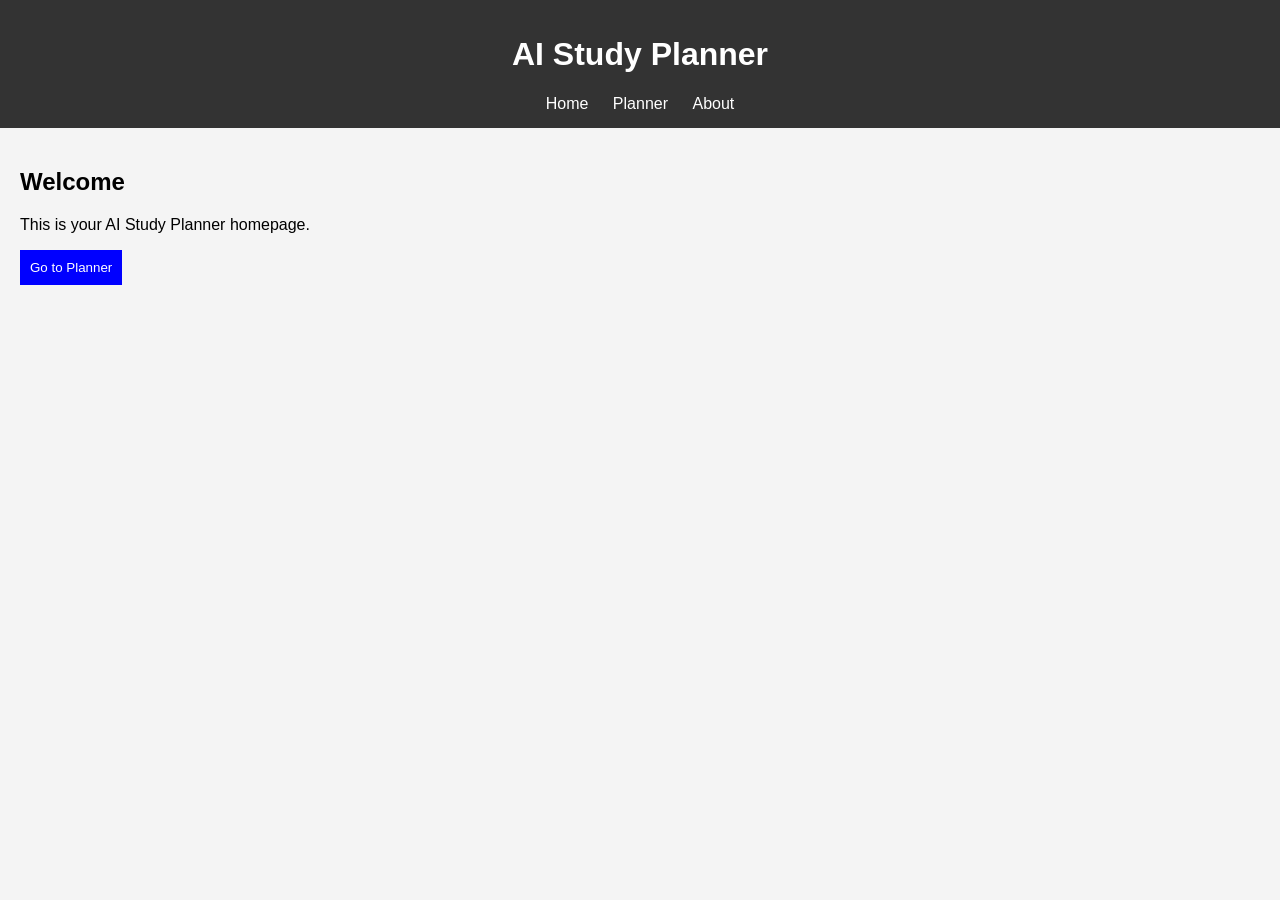
==== index.html @ 6ce8e454 "Removed 'web' file so homepage and web opens directly" ====
<!DOCTYPE html>
<html>
<head>
    <title>AI Study Planner</title>
    <link rel="stylesheet" href="style.css">
</head>
<body>

<header>
    <h1>AI Study Planner</h1>
    <nav>
        <a href="index.html">Home</a>
        <a href="planner.html">Planner</a>
        <a href="about.html">About</a>
    </nav>
</header>

<main>
    <h2>Welcome</h2>
    <p>This is your AI Study Planner homepage.</p>

    <button onclick="location.href='planner.html'">
        Go to Planner
    </button>
</main>

</body>
</html>
---- style.css ----
body {
    font-family: Arial;
    margin: 0;
    background-color: #f4f4f4;
}

header {
    background-color: #333;
    color: white;
    padding: 15px;
    text-align: center;
}

nav a {
    color: white;
    margin: 10px;
    text-decoration: none;
}

main {
    padding: 20px;
}

button {
    padding: 10px;
    background-color: blue;
    color: white;
    border: none;
}
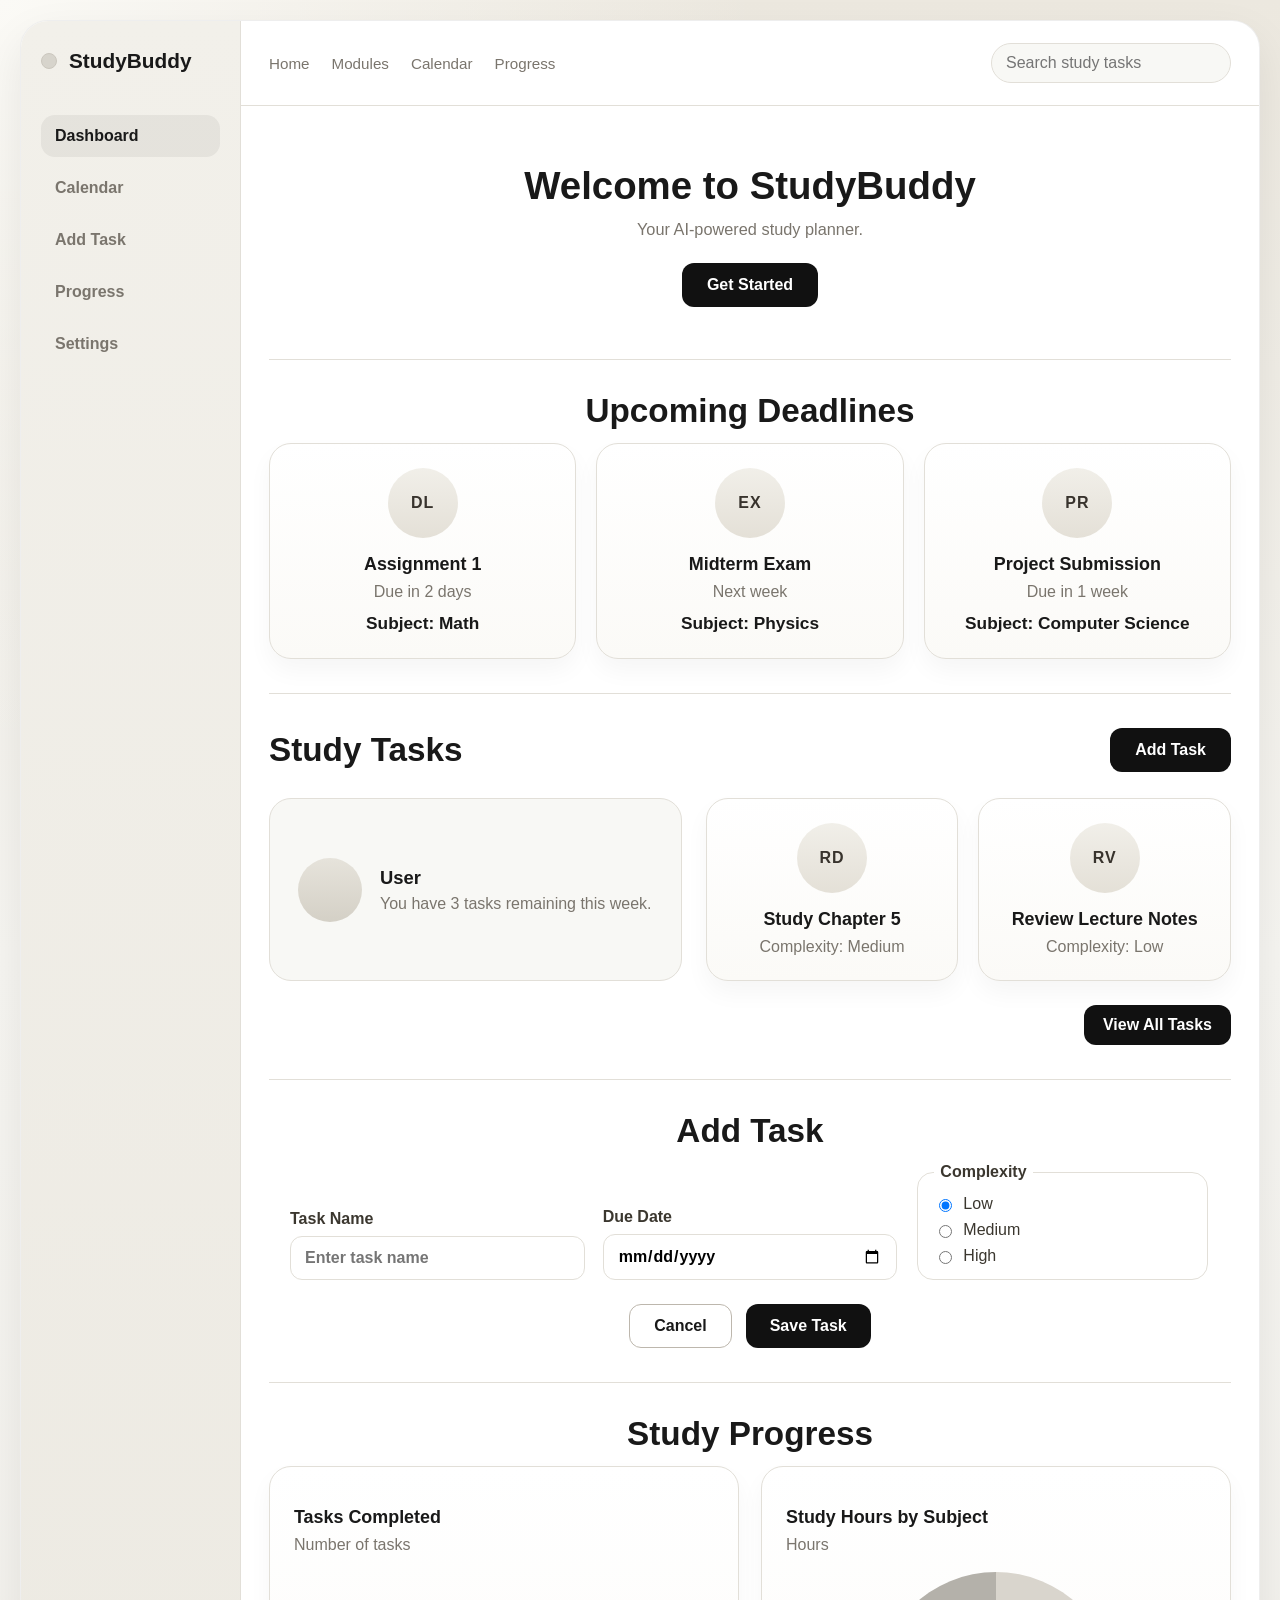
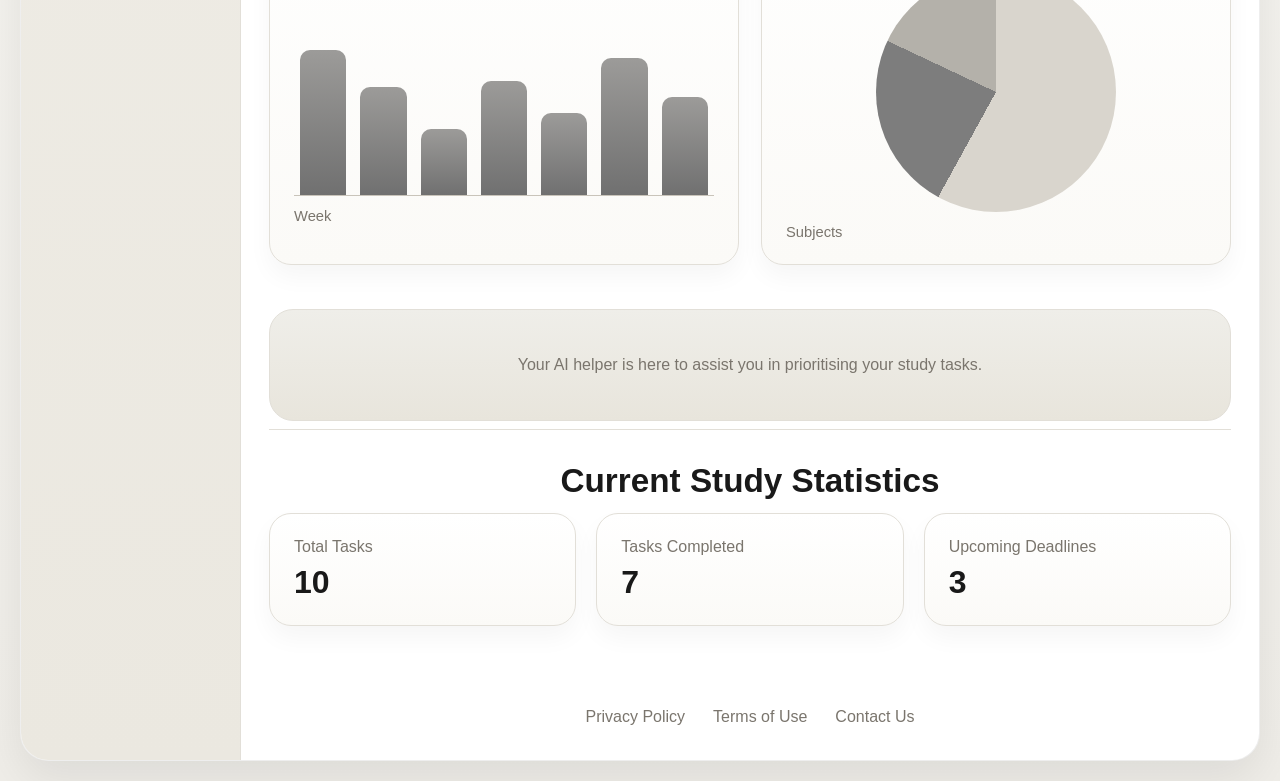
==== commit b02ba7b6: "Add files via upload" ====
--- a/index.html
+++ b/index.html
@@ -1,28 +1,201 @@
 <!DOCTYPE html>
-<html>
+<html lang="en">
 <head>
-    <title>AI Study Planner</title>
+    <meta charset="UTF-8">
+    <meta name="viewport" content="width=device-width, initial-scale=1.0">
+    <title>StudyBuddy Dashboard</title>
     <link rel="stylesheet" href="style.css">
 </head>
 <body>
-
-<header>
-    <h1>AI Study Planner</h1>
-    <nav>
-        <a href="index.html">Home</a>
-        <a href="planner.html">Planner</a>
-        <a href="about.html">About</a>
-    </nav>
-</header>
-
-<main>
-    <h2>Welcome</h2>
-    <p>This is your AI Study Planner homepage.</p>
-
-    <button onclick="location.href='planner.html'">
-        Go to Planner
-    </button>
-</main>
-
+    <div class="app-shell">
+        <aside class="sidebar">
+            <div class="brand">
+                <div class="brand-dot"></div>
+                <span>StudyBuddy</span>
+            </div>
+
+            <nav class="sidebar-nav">
+                <a class="nav-item active" href="#dashboard">Dashboard</a>
+                <a class="nav-item" href="#calendar">Calendar</a>
+                <a class="nav-item" href="#add-task">Add Task</a>
+                <a class="nav-item" href="#progress">Progress</a>
+                <a class="nav-item" href="#settings">Settings</a>
+            </nav>
+        </aside>
+
+        <div class="main-panel">
+            <header class="topbar">
+                <nav class="top-nav">
+                    <a href="#home">Home</a>
+                    <a href="#modules">Modules</a>
+                    <a href="#calendar">Calendar</a>
+                    <a href="#progress">Progress</a>
+                </nav>
+
+                <form class="search-box">
+                    <input type="search" placeholder="Search study tasks">
+                </form>
+            </header>
+
+            <main class="dashboard">
+                <section class="hero" id="dashboard">
+                    <h1>Welcome to StudyBuddy</h1>
+                    <p>Your AI-powered study planner.</p>
+                    <a class="primary-button" href="#add-task">Get Started</a>
+                </section>
+
+                <section class="content-section" id="calendar">
+                    <h2>Upcoming Deadlines</h2>
+                    <div class="deadline-grid">
+                        <article class="deadline-card">
+                            <div class="icon-badge">DL</div>
+                            <h3>Assignment 1</h3>
+                            <p>Due in 2 days</p>
+                            <strong>Subject: Math</strong>
+                        </article>
+
+                        <article class="deadline-card">
+                            <div class="icon-badge">EX</div>
+                            <h3>Midterm Exam</h3>
+                            <p>Next week</p>
+                            <strong>Subject: Physics</strong>
+                        </article>
+
+                        <article class="deadline-card">
+                            <div class="icon-badge">PR</div>
+                            <h3>Project Submission</h3>
+                            <p>Due in 1 week</p>
+                            <strong>Subject: Computer Science</strong>
+                        </article>
+                    </div>
+                </section>
+
+                <section class="content-section task-section">
+                    <div class="section-heading">
+                        <h2>Study Tasks</h2>
+                        <a class="secondary-button" href="#add-task">Add Task</a>
+                    </div>
+
+                    <div class="task-layout">
+                        <div class="user-summary">
+                            <div class="avatar-placeholder"></div>
+                            <div>
+                                <h3>User</h3>
+                                <p>You have 3 tasks remaining this week.</p>
+                            </div>
+                        </div>
+
+                        <div class="task-card-row">
+                            <article class="task-card">
+                                <div class="icon-badge">RD</div>
+                                <h3>Study Chapter 5</h3>
+                                <p>Complexity: Medium</p>
+                            </article>
+
+                            <article class="task-card">
+                                <div class="icon-badge">RV</div>
+                                <h3>Review Lecture Notes</h3>
+                                <p>Complexity: Low</p>
+                            </article>
+                        </div>
+
+                        <div class="task-actions">
+                            <a class="primary-button small-button" href="#tasks">View All Tasks</a>
+                        </div>
+                    </div>
+                </section>
+
+                <section class="content-section" id="add-task">
+                    <h2>Add Task</h2>
+
+                    <form class="task-form">
+                        <label>
+                            Task Name
+                            <input type="text" placeholder="Enter task name">
+                        </label>
+
+                        <label>
+                            Due Date
+                            <input type="date">
+                        </label>
+
+                        <fieldset class="complexity-group">
+                            <legend>Complexity</legend>
+                            <label><input type="radio" name="complexity" checked> Low</label>
+                            <label><input type="radio" name="complexity"> Medium</label>
+                            <label><input type="radio" name="complexity"> High</label>
+                        </fieldset>
+
+                        <div class="form-actions">
+                            <button class="ghost-button" type="reset">Cancel</button>
+                            <button class="primary-button button-reset" type="submit">Save Task</button>
+                        </div>
+                    </form>
+                </section>
+
+                <section class="content-section" id="progress">
+                    <h2>Study Progress</h2>
+
+                    <div class="chart-grid">
+                        <article class="chart-card">
+                            <h3>Tasks Completed</h3>
+                            <p>Number of tasks</p>
+                            <div class="bar-chart" aria-label="Bar chart showing completed tasks by week">
+                                <span style="height: 72%;"></span>
+                                <span style="height: 54%;"></span>
+                                <span style="height: 33%;"></span>
+                                <span style="height: 57%;"></span>
+                                <span style="height: 41%;"></span>
+                                <span style="height: 68%;"></span>
+                                <span style="height: 49%;"></span>
+                            </div>
+                            <div class="chart-axis">
+                                <span>Week</span>
+                            </div>
+                        </article>
+
+                        <article class="chart-card">
+                            <h3>Study Hours by Subject</h3>
+                            <p>Hours</p>
+                            <div class="pie-chart" aria-label="Pie chart showing study hours by subject"></div>
+                            <div class="chart-axis">
+                                <span>Subjects</span>
+                            </div>
+                        </article>
+                    </div>
+                </section>
+
+                <section class="quote-panel">
+                    <p>Your AI helper is here to assist you in prioritising your study tasks.</p>
+                </section>
+
+                <section class="content-section stats-section" id="settings">
+                    <h2>Current Study Statistics</h2>
+                    <div class="stats-grid">
+                        <article class="stat-card">
+                            <p>Total Tasks</p>
+                            <strong>10</strong>
+                        </article>
+
+                        <article class="stat-card">
+                            <p>Tasks Completed</p>
+                            <strong>7</strong>
+                        </article>
+
+                        <article class="stat-card">
+                            <p>Upcoming Deadlines</p>
+                            <strong>3</strong>
+                        </article>
+                    </div>
+                </section>
+            </main>
+
+            <footer class="footer">
+                <a href="about.html">Privacy Policy</a>
+                <a href="about.html">Terms of Use</a>
+                <a href="about.html">Contact Us</a>
+            </footer>
+        </div>
+    </div>
 </body>
 </html>
--- a/style.css
+++ b/style.css
@@ -1,29 +1,509 @@
+:root {
+    --bg: #f4f3ef;
+    --panel: #ffffff;
+    --panel-soft: #f8f8f5;
+    --sidebar: #efeee9;
+    --line: #e2dfd8;
+    --text: #191919;
+    --muted: #7a756d;
+    --shadow: 0 18px 45px rgba(19, 19, 19, 0.08);
+}
+
+* {
+    box-sizing: border-box;
+}
+
+html {
+    scroll-behavior: smooth;
+}
+
 body {
-    font-family: Arial;
     margin: 0;
-    background-color: #f4f4f4;
-}
-
-header {
-    background-color: #333;
-    color: white;
-    padding: 15px;
+    font-family: "Trebuchet MS", "Segoe UI", sans-serif;
+    background:
+        radial-gradient(circle at top left, #fbfaf6 0%, rgba(251, 250, 246, 0) 28%),
+        linear-gradient(180deg, #ece8df 0%, #f6f5f1 40%, #efede8 100%);
+    color: var(--text);
+}
+
+a {
+    color: inherit;
+    text-decoration: none;
+}
+
+button,
+input {
+    font: inherit;
+}
+
+.app-shell {
+    width: min(1240px, calc(100% - 32px));
+    margin: 20px auto;
+    display: grid;
+    grid-template-columns: 220px 1fr;
+    background: var(--panel);
+    border: 1px solid rgba(25, 25, 25, 0.07);
+    border-radius: 28px;
+    overflow: hidden;
+    box-shadow: var(--shadow);
+}
+
+.sidebar {
+    background: linear-gradient(180deg, #f2f0ea 0%, #ebe8e0 100%);
+    padding: 28px 20px;
+    border-right: 1px solid var(--line);
+}
+
+.brand {
+    display: flex;
+    align-items: center;
+    gap: 12px;
+    font-size: 1.3rem;
+    font-weight: 700;
+    margin-bottom: 42px;
+}
+
+.brand-dot {
+    width: 16px;
+    height: 16px;
+    border-radius: 50%;
+    background: #d7d4cc;
+    border: 1px solid #cbc7be;
+}
+
+.sidebar-nav {
+    display: grid;
+    gap: 10px;
+}
+
+.nav-item {
+    padding: 12px 14px;
+    border-radius: 14px;
+    color: var(--muted);
+    font-weight: 600;
+    transition: background-color 0.2s ease, color 0.2s ease;
+}
+
+.nav-item:hover,
+.nav-item.active {
+    background: rgba(25, 25, 25, 0.06);
+    color: var(--text);
+}
+
+.main-panel {
+    display: flex;
+    flex-direction: column;
+    min-width: 0;
+}
+
+.topbar {
+    display: flex;
+    justify-content: space-between;
+    align-items: center;
+    gap: 18px;
+    padding: 22px 28px;
+    border-bottom: 1px solid var(--line);
+}
+
+.top-nav {
+    display: flex;
+    flex-wrap: wrap;
+    gap: 22px;
+    font-size: 0.95rem;
+    color: var(--muted);
+}
+
+.top-nav a:hover {
+    color: var(--text);
+}
+
+.search-box input {
+    width: 240px;
+    max-width: 100%;
+    padding: 10px 14px;
+    border: 1px solid var(--line);
+    border-radius: 999px;
+    background: var(--panel-soft);
+    outline: none;
+}
+
+.dashboard {
+    padding: 30px 28px 40px;
+}
+
+.hero {
     text-align: center;
-}
-
-nav a {
-    color: white;
-    margin: 10px;
-    text-decoration: none;
-}
-
-main {
-    padding: 20px;
-}
-
-button {
-    padding: 10px;
-    background-color: blue;
-    color: white;
+    padding: 30px 20px 52px;
+}
+
+.hero h1,
+.content-section h2,
+.stats-section h2 {
+    margin: 0 0 14px;
+    font-size: clamp(2rem, 3vw, 2.8rem);
+    line-height: 1.05;
+}
+
+.hero p {
+    margin: 0 0 24px;
+    color: var(--muted);
+    font-size: 1.02rem;
+}
+
+.primary-button,
+.secondary-button,
+.ghost-button {
+    display: inline-flex;
+    align-items: center;
+    justify-content: center;
+    padding: 12px 24px;
+    border-radius: 12px;
+    border: 1px solid transparent;
+    font-weight: 700;
+    cursor: pointer;
+}
+
+.primary-button {
+    background: #111111;
+    color: #ffffff;
+}
+
+.secondary-button {
+    background: #111111;
+    color: #ffffff;
+}
+
+.ghost-button {
+    background: transparent;
+    border-color: #bdb7ad;
+    color: var(--text);
+}
+
+.button-reset {
     border: none;
 }
+
+.small-button {
+    padding: 10px 18px;
+}
+
+.content-section {
+    padding: 34px 0;
+    border-top: 1px solid var(--line);
+}
+
+.content-section h2,
+.stats-section h2 {
+    text-align: center;
+    font-size: clamp(1.8rem, 2.6vw, 2.3rem);
+}
+
+.deadline-grid,
+.stats-grid {
+    display: grid;
+    gap: 20px;
+    grid-template-columns: repeat(3, minmax(0, 1fr));
+}
+
+.deadline-card,
+.task-card,
+.chart-card,
+.stat-card {
+    background: linear-gradient(180deg, #ffffff 0%, #fbfaf7 100%);
+    border: 1px solid var(--line);
+    border-radius: 22px;
+    padding: 24px;
+    box-shadow: 0 12px 25px rgba(17, 17, 17, 0.04);
+}
+
+.deadline-card,
+.task-card {
+    text-align: center;
+}
+
+.deadline-card h3,
+.task-card h3,
+.chart-card h3 {
+    margin: 16px 0 8px;
+    font-size: 1.12rem;
+}
+
+.deadline-card p,
+.task-card p,
+.chart-card p,
+.user-summary p,
+.stat-card p,
+.quote-panel p {
+    margin: 0;
+    color: var(--muted);
+}
+
+.deadline-card strong {
+    display: block;
+    margin-top: 12px;
+    font-size: 1.08rem;
+}
+
+.icon-badge {
+    width: 70px;
+    height: 70px;
+    border-radius: 50%;
+    margin: 0 auto;
+    display: grid;
+    place-items: center;
+    background: linear-gradient(180deg, #f1efe9 0%, #e4e0d7 100%);
+    color: #38332d;
+    font-weight: 800;
+    letter-spacing: 0.06em;
+}
+
+.section-heading {
+    display: flex;
+    justify-content: space-between;
+    align-items: center;
+    gap: 18px;
+    margin-bottom: 26px;
+}
+
+.section-heading h2 {
+    margin: 0;
+    text-align: left;
+}
+
+.task-layout {
+    display: grid;
+    grid-template-columns: 1.1fr 1.4fr;
+    gap: 24px;
+    align-items: start;
+}
+
+.user-summary {
+    display: flex;
+    align-items: center;
+    gap: 18px;
+    min-height: 100%;
+    padding: 28px;
+    border: 1px solid var(--line);
+    border-radius: 22px;
+    background: var(--panel-soft);
+}
+
+.user-summary h3 {
+    margin: 0 0 6px;
+    font-size: 1.15rem;
+}
+
+.avatar-placeholder {
+    width: 64px;
+    height: 64px;
+    border-radius: 50%;
+    background: linear-gradient(180deg, #e6e3db 0%, #d4d0c6 100%);
+}
+
+.task-card-row {
+    display: grid;
+    grid-template-columns: repeat(2, minmax(0, 1fr));
+    gap: 20px;
+}
+
+.task-actions {
+    grid-column: 2;
+    display: flex;
+    justify-content: flex-end;
+}
+
+.task-form {
+    max-width: 920px;
+    margin: 0 auto;
+    display: grid;
+    grid-template-columns: repeat(3, minmax(0, 1fr));
+    gap: 18px;
+    align-items: end;
+}
+
+.task-form label,
+.complexity-group {
+    display: grid;
+    gap: 8px;
+    font-weight: 600;
+    color: #3b372f;
+}
+
+.task-form input[type="text"],
+.task-form input[type="date"] {
+    width: 100%;
+    padding: 12px 14px;
+    border: 1px solid var(--line);
+    border-radius: 12px;
+    background: #ffffff;
+}
+
+.complexity-group {
+    border: 1px solid var(--line);
+    border-radius: 16px;
+    padding: 14px 16px;
+    min-height: 100%;
+}
+
+.complexity-group legend {
+    padding: 0 6px;
+    font-weight: 700;
+}
+
+.complexity-group label {
+    display: inline-flex;
+    align-items: center;
+    gap: 8px;
+    margin-right: 14px;
+    font-weight: 500;
+}
+
+.form-actions {
+    grid-column: 1 / -1;
+    display: flex;
+    justify-content: center;
+    gap: 14px;
+    margin-top: 6px;
+}
+
+.chart-grid {
+    display: grid;
+    grid-template-columns: repeat(2, minmax(0, 1fr));
+    gap: 22px;
+}
+
+.bar-chart {
+    height: 220px;
+    margin-top: 22px;
+    display: flex;
+    align-items: end;
+    gap: 14px;
+    padding: 18px 6px 0;
+    border-bottom: 1px solid #c9c4ba;
+}
+
+.bar-chart span {
+    flex: 1;
+    border-radius: 10px 10px 0 0;
+    background: linear-gradient(180deg, #9c9b99 0%, #707070 100%);
+}
+
+.pie-chart {
+    width: min(240px, 100%);
+    aspect-ratio: 1;
+    margin: 18px auto 6px;
+    border-radius: 50%;
+    background: conic-gradient(
+        #d9d5cd 0 58%,
+        #7d7d7d 58% 82%,
+        #b4b1aa 82% 100%
+    );
+}
+
+.chart-axis {
+    display: flex;
+    justify-content: space-between;
+    margin-top: 12px;
+    color: var(--muted);
+    font-size: 0.92rem;
+}
+
+.quote-panel {
+    margin: 10px 0 8px;
+    padding: 46px 24px;
+    background: linear-gradient(180deg, #efeee9 0%, #e8e5dc 100%);
+    border: 1px solid var(--line);
+    border-radius: 24px;
+    text-align: center;
+}
+
+.stats-section {
+    padding-bottom: 18px;
+}
+
+.stat-card {
+    text-align: left;
+}
+
+.stat-card strong {
+    display: block;
+    margin-top: 8px;
+    font-size: 2rem;
+}
+
+.footer {
+    display: flex;
+    justify-content: center;
+    flex-wrap: wrap;
+    gap: 28px;
+    padding: 24px 28px 34px;
+    color: var(--muted);
+}
+
+.footer a:hover {
+    color: var(--text);
+}
+
+@media (max-width: 1040px) {
+    .app-shell {
+        grid-template-columns: 1fr;
+    }
+
+    .sidebar {
+        border-right: none;
+        border-bottom: 1px solid var(--line);
+    }
+
+    .task-layout,
+    .deadline-grid,
+    .chart-grid,
+    .stats-grid,
+    .task-form {
+        grid-template-columns: 1fr;
+    }
+
+    .task-actions {
+        grid-column: auto;
+        justify-content: flex-start;
+    }
+}
+
+@media (max-width: 760px) {
+    .app-shell {
+        width: calc(100% - 20px);
+        margin: 10px auto;
+        border-radius: 22px;
+    }
+
+    .topbar,
+    .dashboard,
+    .footer {
+        padding-left: 18px;
+        padding-right: 18px;
+    }
+
+    .topbar,
+    .section-heading {
+        flex-direction: column;
+        align-items: flex-start;
+    }
+
+    .search-box,
+    .search-box input {
+        width: 100%;
+    }
+
+    .task-card-row {
+        grid-template-columns: 1fr;
+    }
+
+    .form-actions {
+        flex-direction: column;
+    }
+
+    .primary-button,
+    .secondary-button,
+    .ghost-button {
+        width: 100%;
+    }
+}
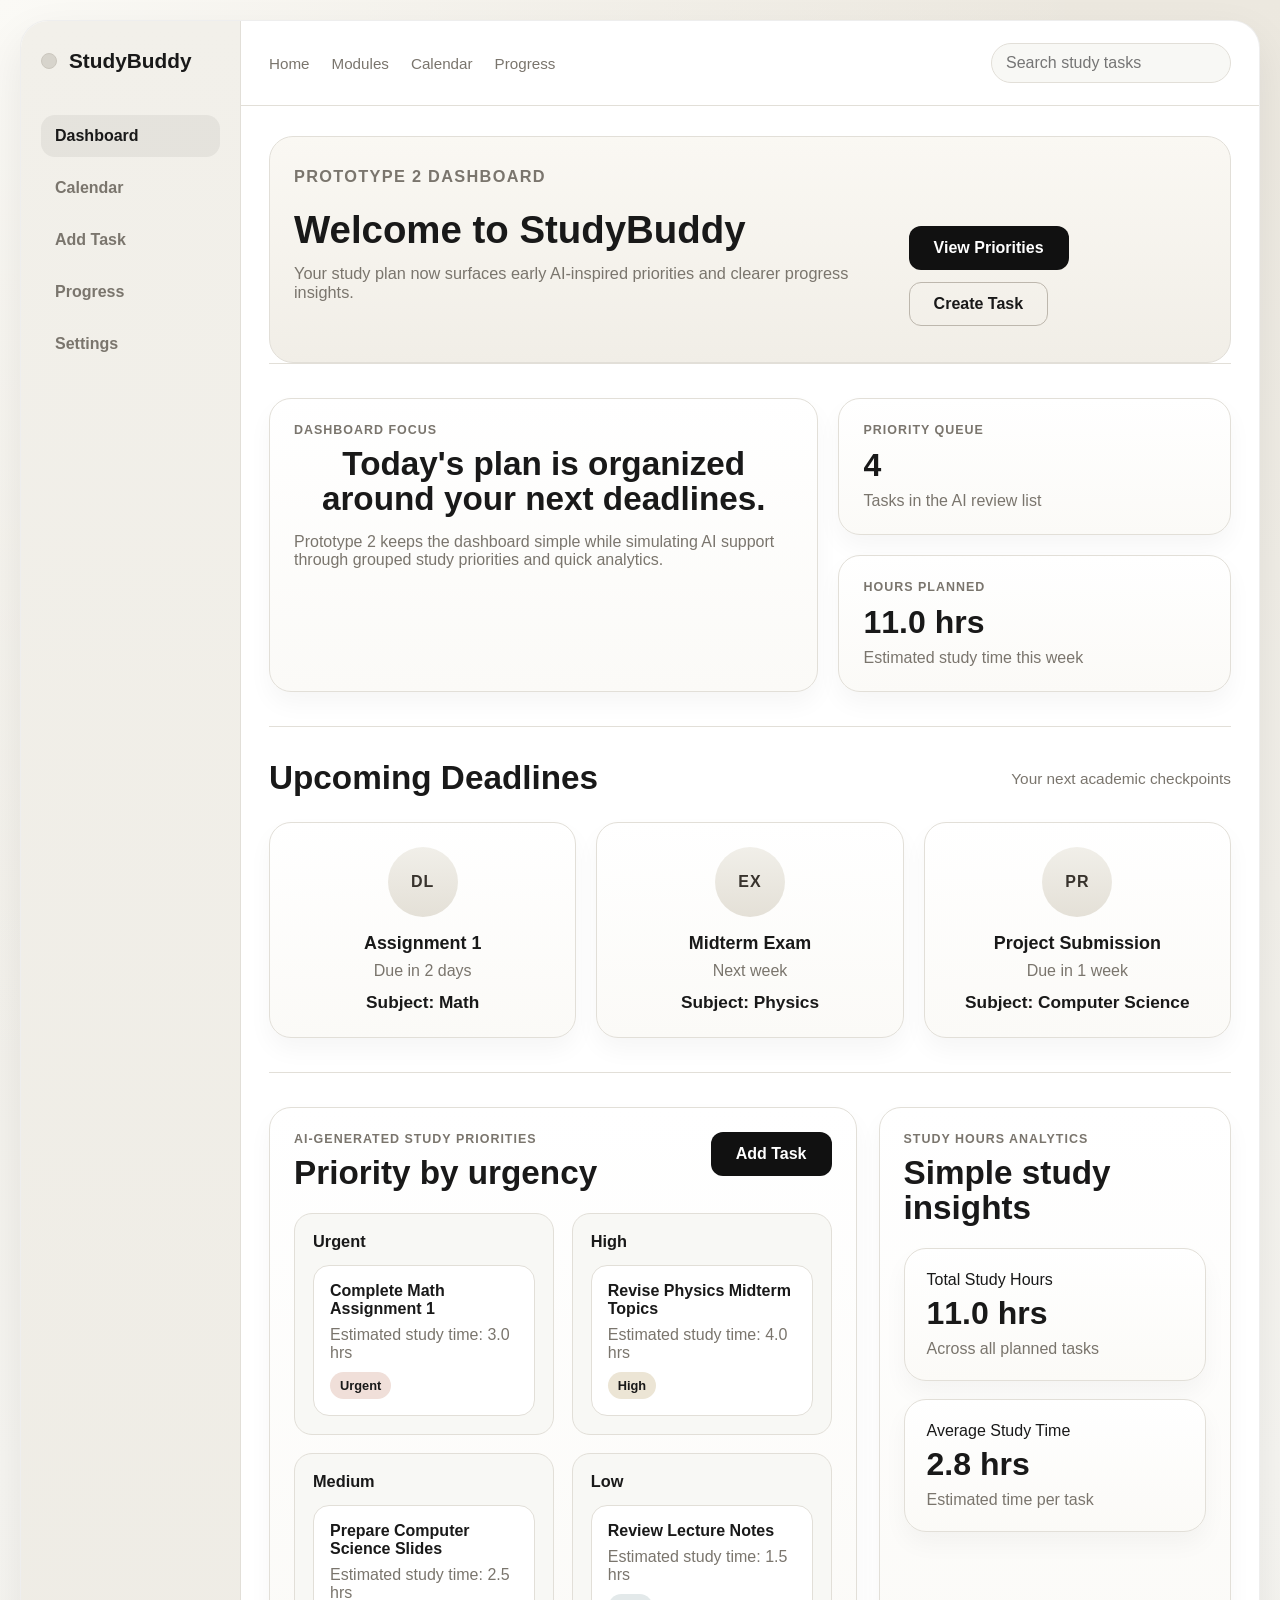
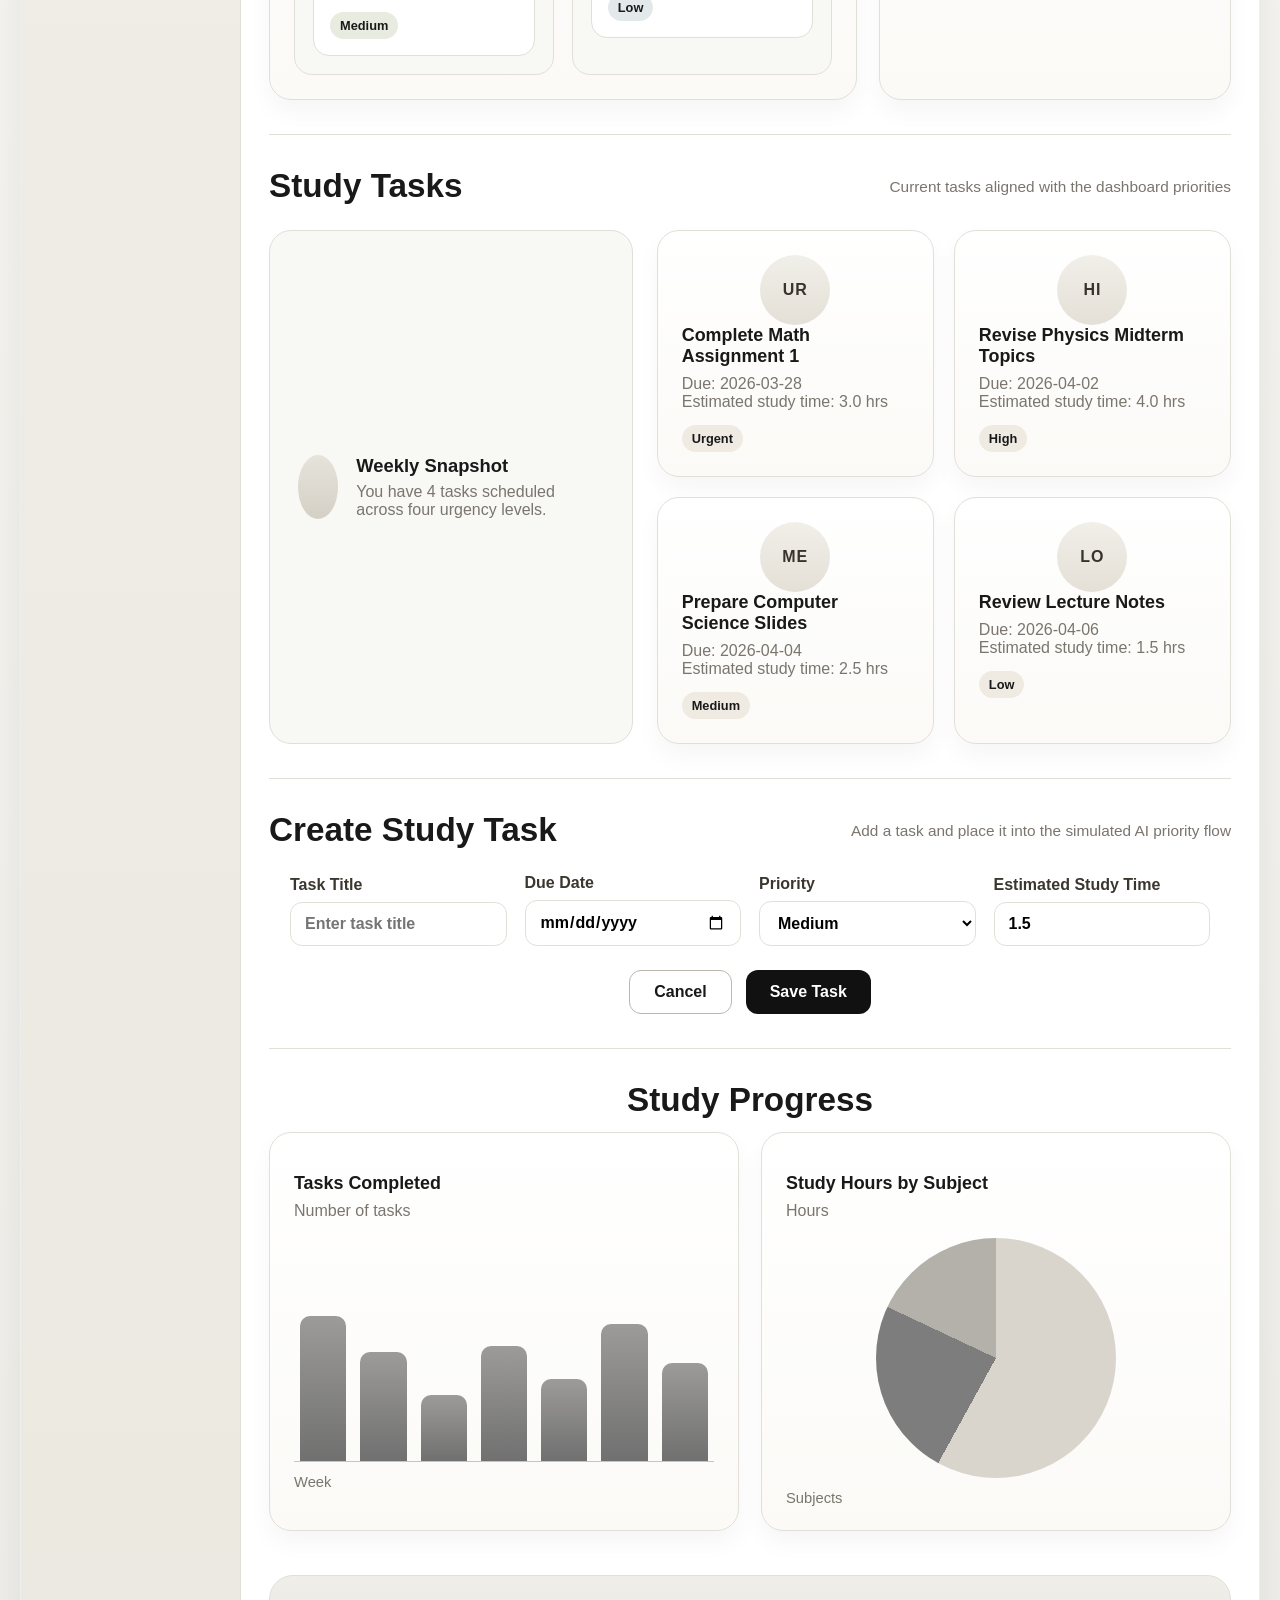
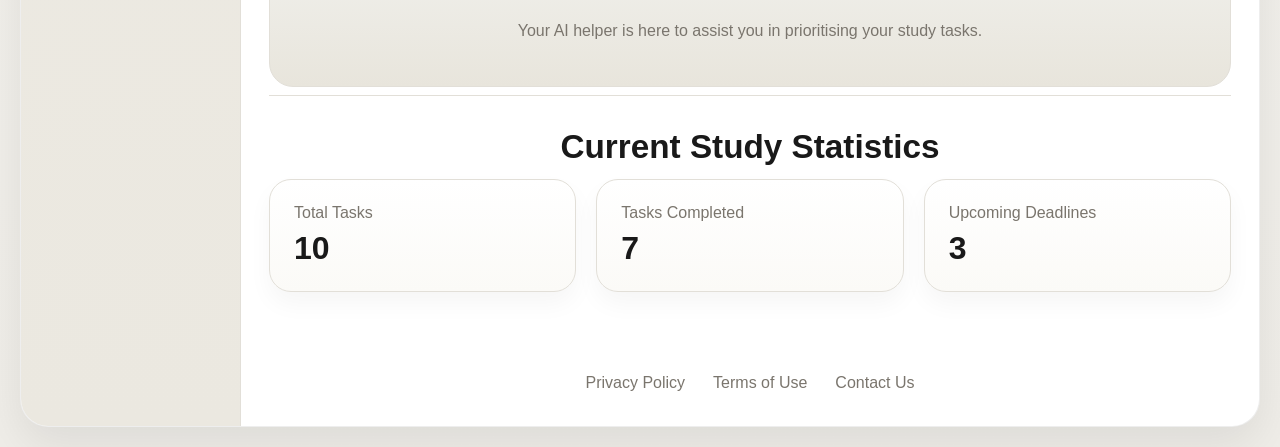
==== commit 54db6bc6: "Add files via upload" ====
--- a/index.html
+++ b/index.html
@@ -39,13 +39,44 @@
 
             <main class="dashboard">
                 <section class="hero" id="dashboard">
-                    <h1>Welcome to StudyBuddy</h1>
-                    <p>Your AI-powered study planner.</p>
-                    <a class="primary-button" href="#add-task">Get Started</a>
+                    <div class="hero-copy">
+                        <p class="eyebrow">Prototype 2 Dashboard</p>
+                        <h1>Welcome to StudyBuddy</h1>
+                        <p>Your study plan now surfaces early AI-inspired priorities and clearer progress insights.</p>
+                    </div>
+                    <div class="hero-actions">
+                        <a class="primary-button" href="#ai-priorities">View Priorities</a>
+                        <a class="ghost-button" href="#add-task">Create Task</a>
+                    </div>
+                </section>
+
+                <section class="dashboard-overview content-section">
+                    <article class="overview-card spotlight-card">
+                        <p class="card-label">Dashboard Focus</p>
+                        <h2>Today&apos;s plan is organized around your next deadlines.</h2>
+                        <p>Prototype 2 keeps the dashboard simple while simulating AI support through grouped study priorities and quick analytics.</p>
+                    </article>
+
+                    <div class="overview-card-grid">
+                        <article class="overview-card mini-stat-card">
+                            <p class="card-label">Priority Queue</p>
+                            <strong id="priority-count">4</strong>
+                            <span>Tasks in the AI review list</span>
+                        </article>
+
+                        <article class="overview-card mini-stat-card">
+                            <p class="card-label">Hours Planned</p>
+                            <strong id="planned-hours">11.0 hrs</strong>
+                            <span>Estimated study time this week</span>
+                        </article>
+                    </div>
                 </section>
 
                 <section class="content-section" id="calendar">
-                    <h2>Upcoming Deadlines</h2>
+                    <div class="section-heading">
+                        <h2>Upcoming Deadlines</h2>
+                        <span class="section-caption">Your next academic checkpoints</span>
+                    </div>
                     <div class="deadline-grid">
                         <article class="deadline-card">
                             <div class="icon-badge">DL</div>
@@ -70,61 +101,90 @@
                     </div>
                 </section>
 
-                <section class="content-section task-section">
+                <section class="content-section insights-layout">
+                    <section class="panel-card ai-priorities-panel" id="ai-priorities">
+                        <div class="section-heading compact-heading">
+                            <div>
+                                <p class="card-label">AI-Generated Study Priorities</p>
+                                <h2>Priority by urgency</h2>
+                            </div>
+                            <a class="secondary-button" href="#add-task">Add Task</a>
+                        </div>
+                        <div class="priority-board" id="priority-board"></div>
+                    </section>
+
+                    <section class="panel-card analytics-panel" id="study-analytics">
+                        <div class="section-heading compact-heading">
+                            <div>
+                                <p class="card-label">Study Hours Analytics</p>
+                                <h2>Simple study insights</h2>
+                            </div>
+                        </div>
+                        <div class="analytics-grid">
+                            <article class="analytics-card">
+                                <p>Total Study Hours</p>
+                                <strong id="total-study-hours">11.0 hrs</strong>
+                                <span>Across all planned tasks</span>
+                            </article>
+                            <article class="analytics-card">
+                                <p>Average Study Time</p>
+                                <strong id="average-study-time">2.8 hrs</strong>
+                                <span>Estimated time per task</span>
+                            </article>
+                        </div>
+                    </section>
+                </section>
+
+                <section class="content-section task-section" id="tasks">
                     <div class="section-heading">
                         <h2>Study Tasks</h2>
-                        <a class="secondary-button" href="#add-task">Add Task</a>
+                        <span class="section-caption">Current tasks aligned with the dashboard priorities</span>
                     </div>
 
                     <div class="task-layout">
                         <div class="user-summary">
                             <div class="avatar-placeholder"></div>
                             <div>
-                                <h3>User</h3>
-                                <p>You have 3 tasks remaining this week.</p>
-                            </div>
-                        </div>
-
-                        <div class="task-card-row">
-                            <article class="task-card">
-                                <div class="icon-badge">RD</div>
-                                <h3>Study Chapter 5</h3>
-                                <p>Complexity: Medium</p>
-                            </article>
-
-                            <article class="task-card">
-                                <div class="icon-badge">RV</div>
-                                <h3>Review Lecture Notes</h3>
-                                <p>Complexity: Low</p>
-                            </article>
-                        </div>
-
-                        <div class="task-actions">
-                            <a class="primary-button small-button" href="#tasks">View All Tasks</a>
-                        </div>
+                                <h3>Weekly Snapshot</h3>
+                                <p id="task-summary">You have 4 tasks scheduled across four urgency levels.</p>
+                            </div>
+                        </div>
+
+                        <div class="task-card-row" id="task-card-row"></div>
                     </div>
                 </section>
 
                 <section class="content-section" id="add-task">
-                    <h2>Add Task</h2>
-
-                    <form class="task-form">
-                        <label>
-                            Task Name
-                            <input type="text" placeholder="Enter task name">
+                    <div class="section-heading">
+                        <h2>Create Study Task</h2>
+                        <span class="section-caption">Add a task and place it into the simulated AI priority flow</span>
+                    </div>
+
+                    <form class="task-form" id="task-form">
+                        <label>
+                            Task Title
+                            <input id="task-title" type="text" name="title" placeholder="Enter task title" required>
                         </label>
 
                         <label>
                             Due Date
-                            <input type="date">
-                        </label>
-
-                        <fieldset class="complexity-group">
-                            <legend>Complexity</legend>
-                            <label><input type="radio" name="complexity" checked> Low</label>
-                            <label><input type="radio" name="complexity"> Medium</label>
-                            <label><input type="radio" name="complexity"> High</label>
-                        </fieldset>
+                            <input id="task-date" type="date" name="dueDate" required>
+                        </label>
+
+                        <label>
+                            Priority
+                            <select id="task-priority" name="priority">
+                                <option value="Urgent">Urgent</option>
+                                <option value="High">High</option>
+                                <option value="Medium" selected>Medium</option>
+                                <option value="Low">Low</option>
+                            </select>
+                        </label>
+
+                        <label>
+                            Estimated Study Time
+                            <input id="task-hours" type="number" name="hours" min="0.5" step="0.5" value="1.5" required>
+                        </label>
 
                         <div class="form-actions">
                             <button class="ghost-button" type="reset">Cancel</button>
@@ -197,5 +257,6 @@
             </footer>
         </div>
     </div>
+    <script src="script.js"></script>
 </body>
 </html>
--- a/style.css
+++ b/style.css
@@ -32,7 +32,8 @@
 }
 
 button,
-input {
+input,
+select {
     font: inherit;
 }
 
@@ -132,8 +133,14 @@
 }
 
 .hero {
-    text-align: center;
-    padding: 30px 20px 52px;
+    display: flex;
+    justify-content: space-between;
+    align-items: end;
+    gap: 24px;
+    padding: 30px 24px 36px;
+    background: linear-gradient(180deg, #faf8f3 0%, #f1eee7 100%);
+    border: 1px solid var(--line);
+    border-radius: 24px;
 }
 
 .hero h1,
@@ -144,10 +151,30 @@
     line-height: 1.05;
 }
 
+.hero-copy {
+    max-width: 620px;
+}
+
+.eyebrow,
+.card-label {
+    margin: 0 0 10px;
+    color: var(--muted);
+    text-transform: uppercase;
+    letter-spacing: 0.08em;
+    font-size: 0.78rem;
+    font-weight: 700;
+}
+
 .hero p {
     margin: 0 0 24px;
     color: var(--muted);
     font-size: 1.02rem;
+}
+
+.hero-actions {
+    display: flex;
+    flex-wrap: wrap;
+    gap: 12px;
 }
 
 .primary-button,
@@ -192,6 +219,52 @@
     border-top: 1px solid var(--line);
 }
 
+.dashboard-overview {
+    display: grid;
+    grid-template-columns: 1.4fr 1fr;
+    gap: 20px;
+    align-items: stretch;
+}
+
+.overview-card-grid {
+    display: grid;
+    gap: 20px;
+}
+
+.overview-card,
+.panel-card,
+.analytics-card {
+    background: linear-gradient(180deg, #ffffff 0%, #fbfaf7 100%);
+    border: 1px solid var(--line);
+    border-radius: 22px;
+    box-shadow: 0 12px 25px rgba(17, 17, 17, 0.04);
+}
+
+.overview-card {
+    padding: 24px;
+}
+
+.spotlight-card h2 {
+    margin-top: 0;
+    text-align: left;
+}
+
+.spotlight-card p:last-child,
+.mini-stat-card span,
+.section-caption,
+.priority-meta,
+.analytics-card span,
+.task-meta {
+    color: var(--muted);
+}
+
+.mini-stat-card strong,
+.analytics-card strong {
+    display: block;
+    margin: 6px 0 8px;
+    font-size: 2rem;
+}
+
 .content-section h2,
 .stats-section h2 {
     text-align: center;
@@ -265,14 +338,118 @@
     margin-bottom: 26px;
 }
 
+.compact-heading {
+    margin-bottom: 22px;
+    align-items: start;
+}
+
 .section-heading h2 {
     margin: 0;
     text-align: left;
 }
 
+.section-caption {
+    font-size: 0.96rem;
+}
+
+.insights-layout {
+    display: grid;
+    grid-template-columns: 1.5fr 0.9fr;
+    gap: 22px;
+}
+
+.panel-card {
+    padding: 24px;
+}
+
+.priority-board {
+    display: grid;
+    grid-template-columns: repeat(2, minmax(0, 1fr));
+    gap: 18px;
+}
+
+.priority-column {
+    padding: 18px;
+    border: 1px solid var(--line);
+    border-radius: 18px;
+    background: var(--panel-soft);
+}
+
+.priority-column h3 {
+    margin: 0 0 14px;
+    font-size: 1.02rem;
+}
+
+.priority-stack {
+    display: grid;
+    gap: 12px;
+}
+
+.priority-task {
+    padding: 16px;
+    border-radius: 16px;
+    background: #ffffff;
+    border: 1px solid var(--line);
+}
+
+.priority-task h4 {
+    margin: 0 0 8px;
+    font-size: 1rem;
+}
+
+.priority-task p,
+.priority-task strong {
+    display: block;
+    margin: 0;
+}
+
+.priority-task strong {
+    margin-top: 10px;
+    font-size: 0.94rem;
+}
+
+.priority-tag {
+    display: inline-flex;
+    align-items: center;
+    padding: 6px 10px;
+    border-radius: 999px;
+    background: #efebe2;
+    font-size: 0.8rem;
+    font-weight: 700;
+}
+
+.priority-column.urgent .priority-tag {
+    background: #f0dfd9;
+}
+
+.priority-column.high .priority-tag {
+    background: #ece5d5;
+}
+
+.priority-column.medium .priority-tag {
+    background: #e8ebe0;
+}
+
+.priority-column.low .priority-tag {
+    background: #e3e9ea;
+}
+
+.analytics-grid {
+    display: grid;
+    gap: 18px;
+}
+
+.analytics-card {
+    padding: 22px;
+}
+
+.analytics-card p {
+    margin: 0;
+}
+
 .task-layout {
     display: grid;
-    grid-template-columns: 1.1fr 1.4fr;
+    grid-template-columns: 0.95fr 1.5fr;
     gap: 24px;
     align-items: start;
 }
@@ -306,23 +483,16 @@
     gap: 20px;
 }
 
-.task-actions {
-    grid-column: 2;
-    display: flex;
-    justify-content: flex-end;
-}
-
 .task-form {
     max-width: 920px;
     margin: 0 auto;
     display: grid;
-    grid-template-columns: repeat(3, minmax(0, 1fr));
+    grid-template-columns: repeat(4, minmax(0, 1fr));
     gap: 18px;
     align-items: end;
 }
 
-.task-form label,
-.complexity-group {
+.task-form label {
     display: grid;
     gap: 8px;
     font-weight: 600;
@@ -330,32 +500,14 @@
 }
 
 .task-form input[type="text"],
-.task-form input[type="date"] {
+.task-form input[type="date"],
+.task-form input[type="number"],
+.task-form select {
     width: 100%;
     padding: 12px 14px;
     border: 1px solid var(--line);
     border-radius: 12px;
     background: #ffffff;
-}
-
-.complexity-group {
-    border: 1px solid var(--line);
-    border-radius: 16px;
-    padding: 14px 16px;
-    min-height: 100%;
-}
-
-.complexity-group legend {
-    padding: 0 6px;
-    font-weight: 700;
-}
-
-.complexity-group label {
-    display: inline-flex;
-    align-items: center;
-    gap: 8px;
-    margin-right: 14px;
-    font-weight: 500;
 }
 
 .form-actions {
@@ -364,6 +516,18 @@
     justify-content: center;
     gap: 14px;
     margin-top: 6px;
+}
+
+.task-card {
+    text-align: left;
+}
+
+.task-card h3 {
+    margin-top: 0;
+}
+
+.task-card .priority-tag {
+    margin-top: 14px;
 }
 
 .chart-grid {
@@ -455,17 +619,15 @@
     }
 
     .task-layout,
+    .dashboard-overview,
+    .insights-layout,
+    .priority-board,
     .deadline-grid,
     .chart-grid,
     .stats-grid,
     .task-form {
         grid-template-columns: 1fr;
     }
-
-    .task-actions {
-        grid-column: auto;
-        justify-content: flex-start;
-    }
 }
 
 @media (max-width: 760px) {
@@ -488,6 +650,11 @@
         align-items: flex-start;
     }
 
+    .hero {
+        align-items: flex-start;
+        flex-direction: column;
+    }
+
     .search-box,
     .search-box input {
         width: 100%;
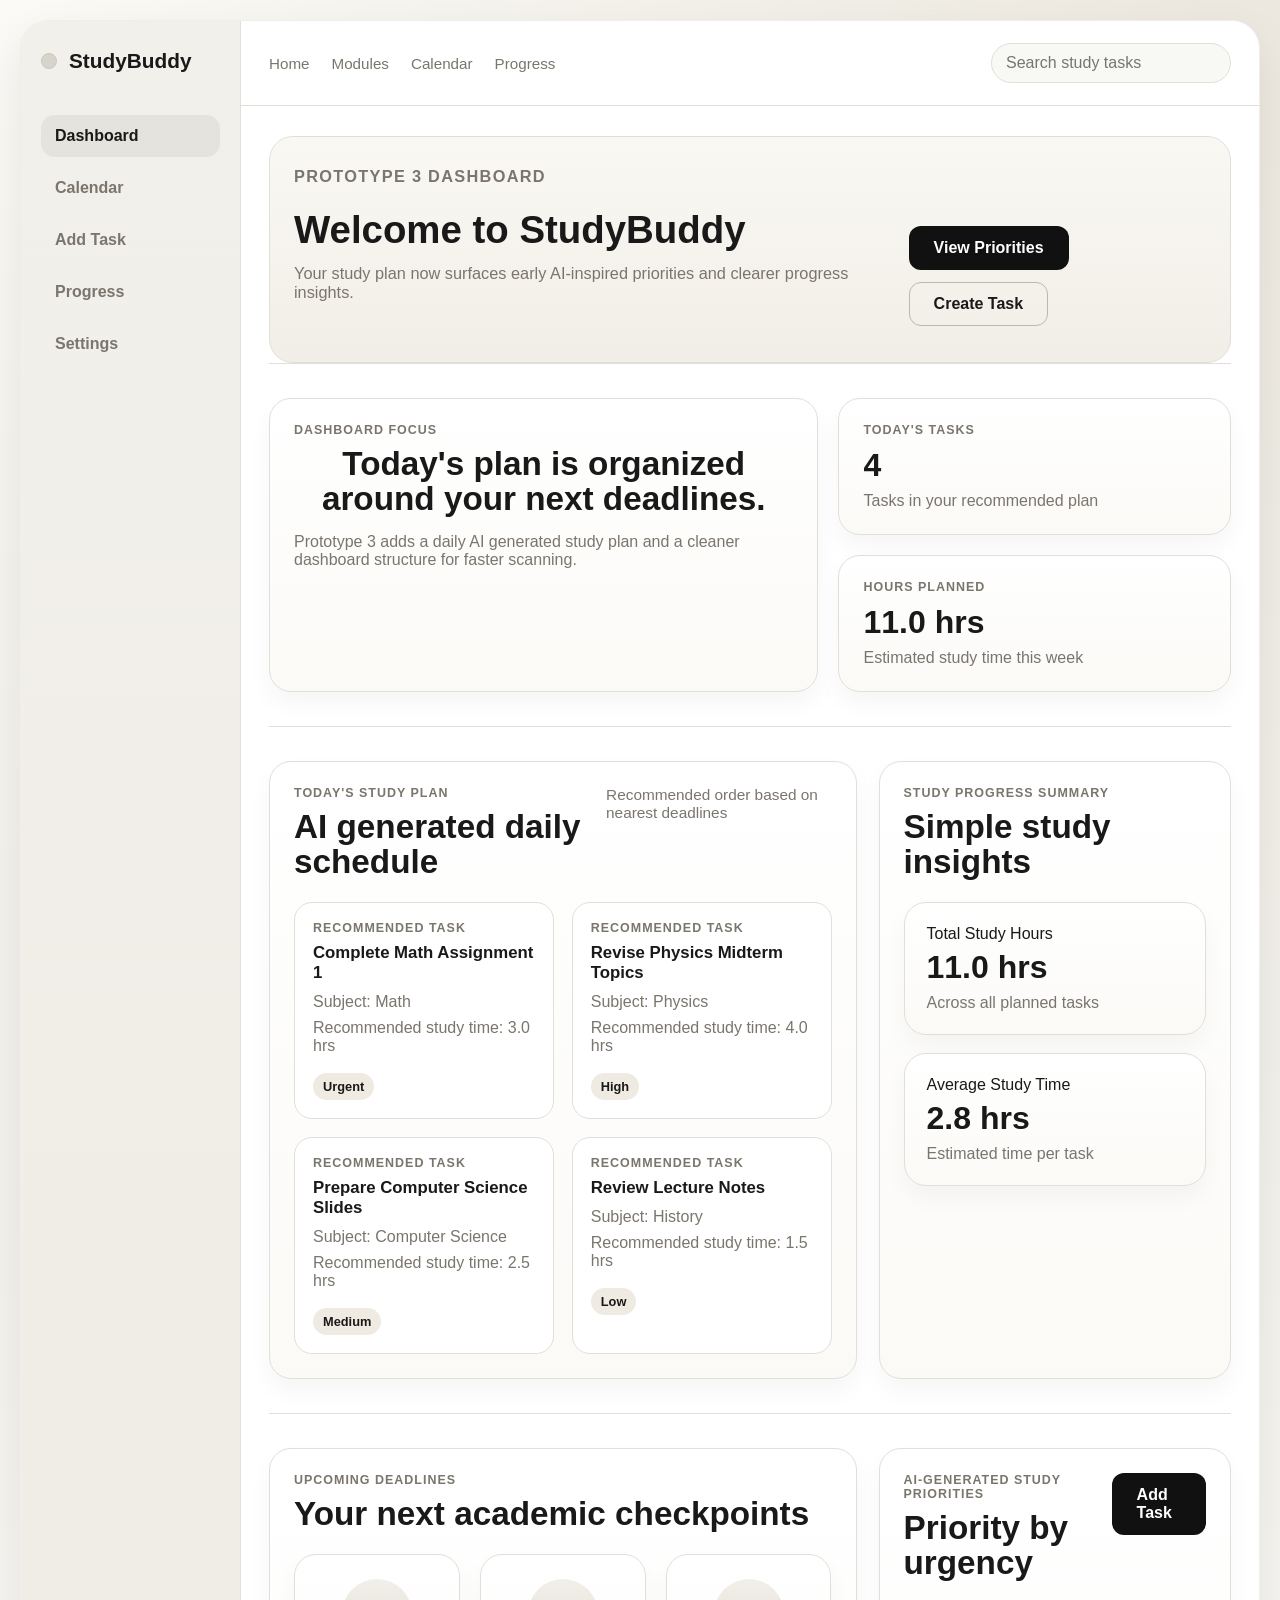
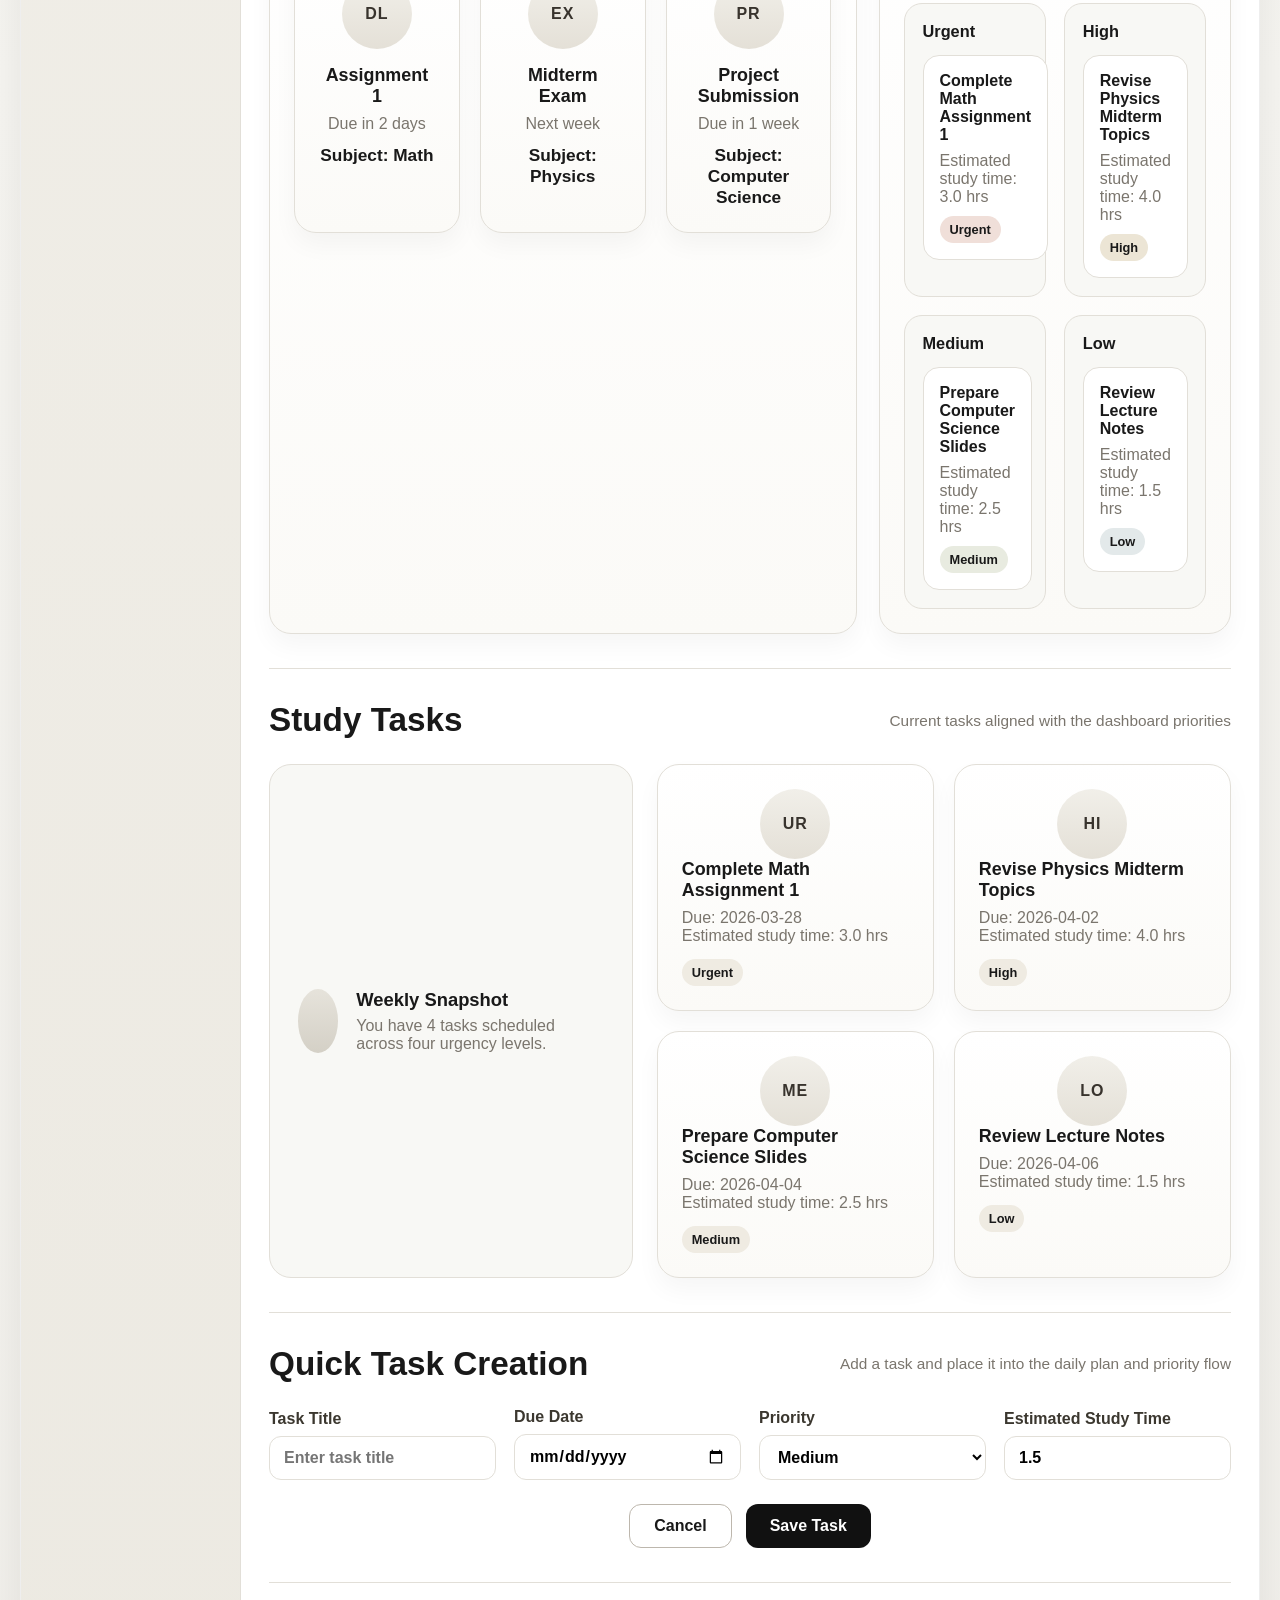
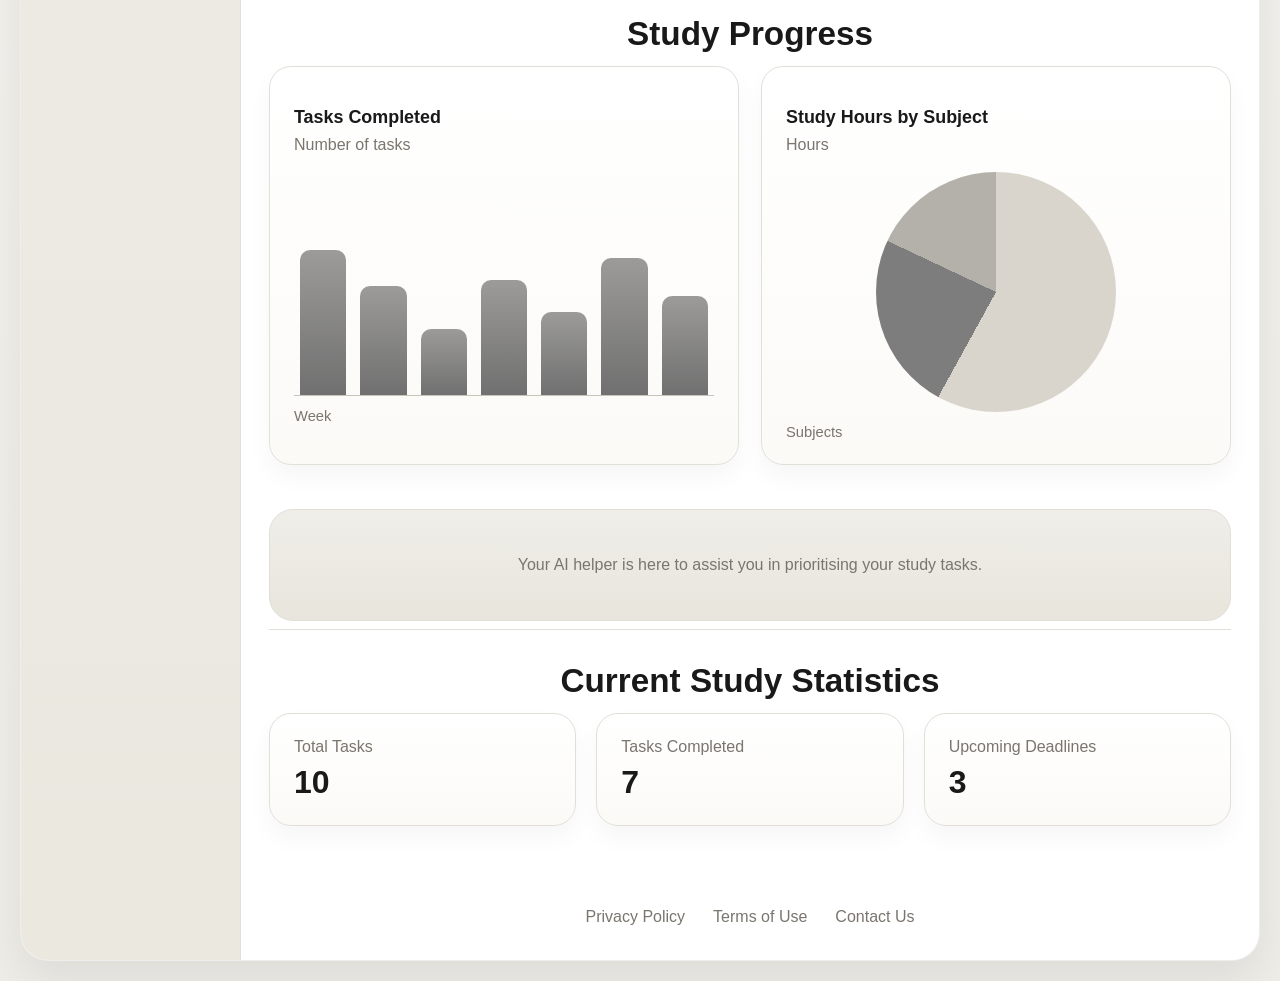
==== commit 5a0928b7: "Add files via upload" ====
--- a/index.html
+++ b/index.html
@@ -40,7 +40,7 @@
             <main class="dashboard">
                 <section class="hero" id="dashboard">
                     <div class="hero-copy">
-                        <p class="eyebrow">Prototype 2 Dashboard</p>
+                        <p class="eyebrow">Prototype 3 Dashboard</p>
                         <h1>Welcome to StudyBuddy</h1>
                         <p>Your study plan now surfaces early AI-inspired priorities and clearer progress insights.</p>
                     </div>
@@ -54,14 +54,14 @@
                     <article class="overview-card spotlight-card">
                         <p class="card-label">Dashboard Focus</p>
                         <h2>Today&apos;s plan is organized around your next deadlines.</h2>
-                        <p>Prototype 2 keeps the dashboard simple while simulating AI support through grouped study priorities and quick analytics.</p>
+                        <p>Prototype 3 adds a daily AI generated study plan and a cleaner dashboard structure for faster scanning.</p>
                     </article>
 
                     <div class="overview-card-grid">
                         <article class="overview-card mini-stat-card">
-                            <p class="card-label">Priority Queue</p>
+                            <p class="card-label">Today&apos;s Tasks</p>
                             <strong id="priority-count">4</strong>
-                            <span>Tasks in the AI review list</span>
+                            <span>Tasks in your recommended plan</span>
                         </article>
 
                         <article class="overview-card mini-stat-card">
@@ -72,51 +72,22 @@
                     </div>
                 </section>
 
-                <section class="content-section" id="calendar">
-                    <div class="section-heading">
-                        <h2>Upcoming Deadlines</h2>
-                        <span class="section-caption">Your next academic checkpoints</span>
-                    </div>
-                    <div class="deadline-grid">
-                        <article class="deadline-card">
-                            <div class="icon-badge">DL</div>
-                            <h3>Assignment 1</h3>
-                            <p>Due in 2 days</p>
-                            <strong>Subject: Math</strong>
-                        </article>
-
-                        <article class="deadline-card">
-                            <div class="icon-badge">EX</div>
-                            <h3>Midterm Exam</h3>
-                            <p>Next week</p>
-                            <strong>Subject: Physics</strong>
-                        </article>
-
-                        <article class="deadline-card">
-                            <div class="icon-badge">PR</div>
-                            <h3>Project Submission</h3>
-                            <p>Due in 1 week</p>
-                            <strong>Subject: Computer Science</strong>
-                        </article>
-                    </div>
-                </section>
-
-                <section class="content-section insights-layout">
-                    <section class="panel-card ai-priorities-panel" id="ai-priorities">
-                        <div class="section-heading compact-heading">
-                            <div>
-                                <p class="card-label">AI-Generated Study Priorities</p>
-                                <h2>Priority by urgency</h2>
-                            </div>
-                            <a class="secondary-button" href="#add-task">Add Task</a>
-                        </div>
-                        <div class="priority-board" id="priority-board"></div>
+                <section class="content-section layout-grid">
+                    <section class="panel-card study-plan-panel" id="daily-plan">
+                        <div class="section-heading compact-heading">
+                            <div>
+                                <p class="card-label">Today&apos;s Study Plan</p>
+                                <h2>AI generated daily schedule</h2>
+                            </div>
+                            <span class="section-caption">Recommended order based on nearest deadlines</span>
+                        </div>
+                        <div class="study-plan-grid" id="study-plan-grid"></div>
                     </section>
 
                     <section class="panel-card analytics-panel" id="study-analytics">
                         <div class="section-heading compact-heading">
                             <div>
-                                <p class="card-label">Study Hours Analytics</p>
+                                <p class="card-label">Study Progress Summary</p>
                                 <h2>Simple study insights</h2>
                             </div>
                         </div>
@@ -135,6 +106,50 @@
                     </section>
                 </section>
 
+                <section class="content-section layout-grid">
+                    <section class="panel-card deadlines-panel" id="calendar">
+                        <div class="section-heading compact-heading">
+                            <div>
+                                <p class="card-label">Upcoming Deadlines</p>
+                                <h2>Your next academic checkpoints</h2>
+                            </div>
+                        </div>
+                        <div class="deadline-grid">
+                            <article class="deadline-card">
+                                <div class="icon-badge">DL</div>
+                                <h3>Assignment 1</h3>
+                                <p>Due in 2 days</p>
+                                <strong>Subject: Math</strong>
+                            </article>
+
+                            <article class="deadline-card">
+                                <div class="icon-badge">EX</div>
+                                <h3>Midterm Exam</h3>
+                                <p>Next week</p>
+                                <strong>Subject: Physics</strong>
+                            </article>
+
+                            <article class="deadline-card">
+                                <div class="icon-badge">PR</div>
+                                <h3>Project Submission</h3>
+                                <p>Due in 1 week</p>
+                                <strong>Subject: Computer Science</strong>
+                            </article>
+                        </div>
+                    </section>
+
+                    <section class="panel-card ai-priorities-panel" id="ai-priorities">
+                        <div class="section-heading compact-heading">
+                            <div>
+                                <p class="card-label">AI-Generated Study Priorities</p>
+                                <h2>Priority by urgency</h2>
+                            </div>
+                            <a class="secondary-button" href="#add-task">Add Task</a>
+                        </div>
+                        <div class="priority-board" id="priority-board"></div>
+                    </section>
+                </section>
+
                 <section class="content-section task-section" id="tasks">
                     <div class="section-heading">
                         <h2>Study Tasks</h2>
@@ -154,10 +169,10 @@
                     </div>
                 </section>
 
-                <section class="content-section" id="add-task">
+                <section class="content-section quick-task-panel" id="add-task">
                     <div class="section-heading">
-                        <h2>Create Study Task</h2>
-                        <span class="section-caption">Add a task and place it into the simulated AI priority flow</span>
+                        <h2>Quick Task Creation</h2>
+                        <span class="section-caption">Add a task and place it into the daily plan and priority flow</span>
                     </div>
 
                     <form class="task-form" id="task-form">
--- a/style.css
+++ b/style.css
@@ -352,7 +352,8 @@
     font-size: 0.96rem;
 }
 
-.insights-layout {
+.insights-layout,
+.layout-grid {
     display: grid;
     grid-template-columns: 1.5fr 0.9fr;
     gap: 22px;
@@ -360,6 +361,32 @@
 
 .panel-card {
     padding: 24px;
+}
+
+.study-plan-grid {
+    display: grid;
+    grid-template-columns: repeat(2, minmax(0, 1fr));
+    gap: 18px;
+}
+
+.study-plan-card {
+    padding: 18px;
+    border: 1px solid var(--line);
+    border-radius: 18px;
+    background: #ffffff;
+}
+
+.study-plan-card h3 {
+    margin: 0 0 10px;
+    font-size: 1.05rem;
+}
+
+.study-plan-card p {
+    margin: 0 0 8px;
+}
+
+.study-plan-card .priority-tag {
+    margin-top: 10px;
 }
 
 .priority-board {
@@ -445,6 +472,10 @@
 
 .analytics-card p {
     margin: 0;
+}
+
+.quick-task-panel .task-form {
+    max-width: none;
 }
 
 .task-layout {
@@ -621,6 +652,8 @@
     .task-layout,
     .dashboard-overview,
     .insights-layout,
+    .layout-grid,
+    .study-plan-grid,
     .priority-board,
     .deadline-grid,
     .chart-grid,
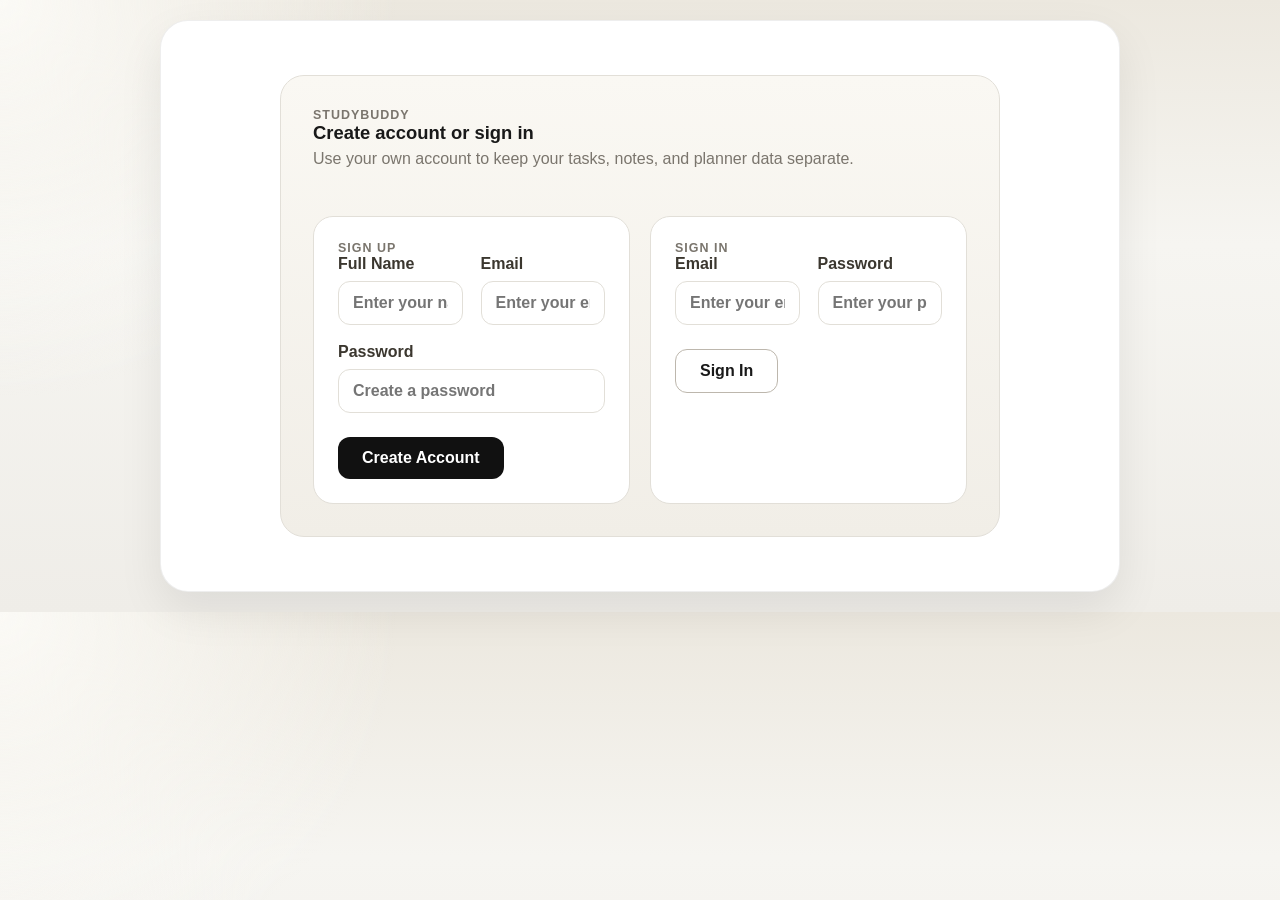
==== commit ddba13c4: "Add files via upload edited the notes section, made it bigger and made it so users can edit previous" ====
--- a/index.html
+++ b/index.html
@@ -6,7 +6,7 @@
     <title>StudyBuddy Dashboard</title>
     <link rel="stylesheet" href="style.css">
 </head>
-<body>
+<body data-page="dashboard">
     <div class="app-shell">
         <aside class="sidebar">
             <div class="brand">
@@ -15,142 +15,127 @@
             </div>
 
             <nav class="sidebar-nav">
-                <a class="nav-item active" href="#dashboard">Dashboard</a>
-                <a class="nav-item" href="#calendar">Calendar</a>
-                <a class="nav-item" href="#add-task">Add Task</a>
-                <a class="nav-item" href="#progress">Progress</a>
-                <a class="nav-item" href="#settings">Settings</a>
+                <a class="nav-item" data-page="dashboard" href="dashboard.html">Dashboard</a>
+                <a class="nav-item" data-page="calendar" href="calendar.html">Calendar</a>
+                <a class="nav-item" data-page="add-task" href="add-task.html">Add Task</a>
+                <a class="nav-item" data-page="progress" href="progress.html">Progress</a>
+                <a class="nav-item" data-page="ai" href="ai.html">AI</a>
+                <a class="nav-item" data-page="notes" href="notes.html">Notes</a>
+                <a class="nav-item" data-page="settings" href="settings.html">Settings</a>
             </nav>
         </aside>
 
         <div class="main-panel">
             <header class="topbar">
                 <nav class="top-nav">
-                    <a href="#home">Home</a>
-                    <a href="#modules">Modules</a>
-                    <a href="#calendar">Calendar</a>
-                    <a href="#progress">Progress</a>
+                    <a href="dashboard.html">Dashboard</a>
+                    <a href="calendar.html">Calendar</a>
+                    <a href="progress.html">Progress</a>
+                    <a href="ai.html">AI</a>
+                    <a href="notes.html">Notes</a>
                 </nav>
 
-                <form class="search-box">
-                    <input type="search" placeholder="Search study tasks">
-                </form>
+                <div class="topbar-actions">
+                    <form class="search-box">
+                        <input type="search" placeholder="Search study tasks">
+                    </form>
+                    <button class="ghost-button small-button" type="button" data-logout>Log Out</button>
+                </div>
             </header>
 
             <main class="dashboard">
                 <section class="hero" id="dashboard">
                     <div class="hero-copy">
-                        <p class="eyebrow">Prototype 3 Dashboard</p>
-                        <h1>Welcome to StudyBuddy</h1>
-                        <p>Your study plan now surfaces early AI-inspired priorities and clearer progress insights.</p>
+                        <p class="eyebrow">StudyBuddy Dashboard</p>
+                        <h1>Welcome back, <span id="user-name">Student</span></h1>
+                        <p>Your study plan updates automatically from task entries, completed work, and the study settings you choose.</p>
                     </div>
                     <div class="hero-actions">
-                        <a class="primary-button" href="#ai-priorities">View Priorities</a>
-                        <a class="ghost-button" href="#add-task">Create Task</a>
+                        <a class="primary-button" href="calendar.html">View Calendar</a>
+                        <a class="ghost-button" href="add-task.html">Create Task</a>
                     </div>
                 </section>
 
                 <section class="dashboard-overview content-section">
                     <article class="overview-card spotlight-card">
                         <p class="card-label">Dashboard Focus</p>
-                        <h2>Today&apos;s plan is organized around your next deadlines.</h2>
-                        <p>Prototype 3 adds a daily AI generated study plan and a cleaner dashboard structure for faster scanning.</p>
+                        <h2>Today&apos;s AI study flow is organized around the tasks that need attention first.</h2>
+                        <p>The planner weighs deadline urgency, task difficulty, workload, and priority so the dashboard, calendar, and progress pages stay aligned.</p>
                     </article>
 
                     <div class="overview-card-grid">
                         <article class="overview-card mini-stat-card">
                             <p class="card-label">Today&apos;s Tasks</p>
-                            <strong id="priority-count">4</strong>
-                            <span>Tasks in your recommended plan</span>
+                            <strong id="priority-count">0</strong>
+                            <span>Tasks in your active plan</span>
                         </article>
 
                         <article class="overview-card mini-stat-card">
                             <p class="card-label">Hours Planned</p>
-                            <strong id="planned-hours">11.0 hrs</strong>
-                            <span>Estimated study time this week</span>
+                            <strong id="planned-hours">0.0 hrs</strong>
+                            <span>Study time scheduled this week</span>
                         </article>
                     </div>
                 </section>
 
                 <section class="content-section layout-grid">
-                    <section class="panel-card study-plan-panel" id="daily-plan">
+                    <section class="panel-card study-plan-panel">
                         <div class="section-heading compact-heading">
                             <div>
                                 <p class="card-label">Today&apos;s Study Plan</p>
                                 <h2>AI generated daily schedule</h2>
                             </div>
-                            <span class="section-caption">Recommended order based on nearest deadlines</span>
+                            <span class="section-caption">Recommended order based on scores and nearest deadlines</span>
                         </div>
                         <div class="study-plan-grid" id="study-plan-grid"></div>
                     </section>
 
-                    <section class="panel-card analytics-panel" id="study-analytics">
+                    <section class="panel-card analytics-panel">
                         <div class="section-heading compact-heading">
                             <div>
                                 <p class="card-label">Study Progress Summary</p>
-                                <h2>Simple study insights</h2>
+                                <h2>Live planner insights</h2>
                             </div>
                         </div>
                         <div class="analytics-grid">
                             <article class="analytics-card">
                                 <p>Total Study Hours</p>
-                                <strong id="total-study-hours">11.0 hrs</strong>
-                                <span>Across all planned tasks</span>
+                                <strong id="total-study-hours">0.0 hrs</strong>
+                                <span>Combined active and completed task hours</span>
                             </article>
                             <article class="analytics-card">
                                 <p>Average Study Time</p>
-                                <strong id="average-study-time">2.8 hrs</strong>
-                                <span>Estimated time per task</span>
+                                <strong id="average-study-time">0.0 hrs</strong>
+                                <span>Average workload per task</span>
                             </article>
                         </div>
                     </section>
                 </section>
 
                 <section class="content-section layout-grid">
-                    <section class="panel-card deadlines-panel" id="calendar">
+                    <section class="panel-card deadlines-panel">
                         <div class="section-heading compact-heading">
                             <div>
                                 <p class="card-label">Upcoming Deadlines</p>
                                 <h2>Your next academic checkpoints</h2>
                             </div>
                         </div>
-                        <div class="deadline-grid">
-                            <article class="deadline-card">
-                                <div class="icon-badge">DL</div>
-                                <h3>Assignment 1</h3>
-                                <p>Due in 2 days</p>
-                                <strong>Subject: Math</strong>
-                            </article>
-
-                            <article class="deadline-card">
-                                <div class="icon-badge">EX</div>
-                                <h3>Midterm Exam</h3>
-                                <p>Next week</p>
-                                <strong>Subject: Physics</strong>
-                            </article>
-
-                            <article class="deadline-card">
-                                <div class="icon-badge">PR</div>
-                                <h3>Project Submission</h3>
-                                <p>Due in 1 week</p>
-                                <strong>Subject: Computer Science</strong>
-                            </article>
-                        </div>
-                    </section>
-
-                    <section class="panel-card ai-priorities-panel" id="ai-priorities">
+                        <div class="deadline-grid"></div>
+                    </section>
+
+                    <section class="panel-card ai-priorities-panel">
                         <div class="section-heading compact-heading">
                             <div>
                                 <p class="card-label">AI-Generated Study Priorities</p>
                                 <h2>Priority by urgency</h2>
                             </div>
-                            <a class="secondary-button" href="#add-task">Add Task</a>
+                            <a class="secondary-button" href="add-task.html">Add Task</a>
                         </div>
                         <div class="priority-board" id="priority-board"></div>
                     </section>
                 </section>
 
-                <section class="content-section task-section" id="tasks">
+                <section class="content-section task-section">
                     <div class="section-heading">
                         <h2>Study Tasks</h2>
                         <span class="section-caption">Current tasks aligned with the dashboard priorities</span>
@@ -161,7 +146,7 @@
                             <div class="avatar-placeholder"></div>
                             <div>
                                 <h3>Weekly Snapshot</h3>
-                                <p id="task-summary">You have 4 tasks scheduled across four urgency levels.</p>
+                                <p id="task-summary">Your current study load will appear here.</p>
                             </div>
                         </div>
 
@@ -169,23 +154,24 @@
                     </div>
                 </section>
 
-                <section class="content-section quick-task-panel" id="add-task">
+                <section class="content-section quick-task-panel">
                     <div class="section-heading">
                         <h2>Quick Task Creation</h2>
-                        <span class="section-caption">Add a task and place it into the daily plan and priority flow</span>
-                    </div>
-
+                        <span class="section-caption">Add a task here and the planner updates across the full system</span>
+                    </div>
                     <form class="task-form" id="task-form">
                         <label>
                             Task Title
                             <input id="task-title" type="text" name="title" placeholder="Enter task title" required>
                         </label>
-
+                        <label>
+                            Subject
+                            <input id="task-subject" type="text" name="subject" placeholder="Enter subject">
+                        </label>
                         <label>
                             Due Date
                             <input id="task-date" type="date" name="dueDate" required>
                         </label>
-
                         <label>
                             Priority
                             <select id="task-priority" name="priority">
@@ -195,80 +181,34 @@
                                 <option value="Low">Low</option>
                             </select>
                         </label>
-
-                        <label>
-                            Estimated Study Time
+                        <label>
+                            Difficulty
+                            <select id="task-difficulty" name="difficulty">
+                                <option value="Challenging">Challenging</option>
+                                <option value="Moderate" selected>Moderate</option>
+                                <option value="Light">Light</option>
+                            </select>
+                        </label>
+                        <label>
+                            Study Hours
                             <input id="task-hours" type="number" name="hours" min="0.5" step="0.5" value="1.5" required>
                         </label>
-
                         <div class="form-actions">
-                            <button class="ghost-button" type="reset">Cancel</button>
+                            <button class="ghost-button" type="reset">Clear</button>
                             <button class="primary-button button-reset" type="submit">Save Task</button>
                         </div>
                     </form>
                 </section>
 
-                <section class="content-section" id="progress">
-                    <h2>Study Progress</h2>
-
-                    <div class="chart-grid">
-                        <article class="chart-card">
-                            <h3>Tasks Completed</h3>
-                            <p>Number of tasks</p>
-                            <div class="bar-chart" aria-label="Bar chart showing completed tasks by week">
-                                <span style="height: 72%;"></span>
-                                <span style="height: 54%;"></span>
-                                <span style="height: 33%;"></span>
-                                <span style="height: 57%;"></span>
-                                <span style="height: 41%;"></span>
-                                <span style="height: 68%;"></span>
-                                <span style="height: 49%;"></span>
-                            </div>
-                            <div class="chart-axis">
-                                <span>Week</span>
-                            </div>
-                        </article>
-
-                        <article class="chart-card">
-                            <h3>Study Hours by Subject</h3>
-                            <p>Hours</p>
-                            <div class="pie-chart" aria-label="Pie chart showing study hours by subject"></div>
-                            <div class="chart-axis">
-                                <span>Subjects</span>
-                            </div>
-                        </article>
-                    </div>
-                </section>
-
                 <section class="quote-panel">
-                    <p>Your AI helper is here to assist you in prioritising your study tasks.</p>
-                </section>
-
-                <section class="content-section stats-section" id="settings">
-                    <h2>Current Study Statistics</h2>
-                    <div class="stats-grid">
-                        <article class="stat-card">
-                            <p>Total Tasks</p>
-                            <strong>10</strong>
-                        </article>
-
-                        <article class="stat-card">
-                            <p>Tasks Completed</p>
-                            <strong>7</strong>
-                        </article>
-
-                        <article class="stat-card">
-                            <p>Upcoming Deadlines</p>
-                            <strong>3</strong>
-                        </article>
-                    </div>
+                    <p>StudyBuddy keeps your dashboard, schedule, progress charts, and notes connected through one planner model.</p>
                 </section>
             </main>
 
             <footer class="footer">
-                <a href="about.html">Privacy Policy</a>
-                <a href="about.html">Terms of Use</a>
-                <a href="about.html">Contact Us</a>
+                <a href="about.html">About</a>
+                <a href="notes.html">Notes</a>
+                <a href="settings.html">Settings</a>
             </footer>
         </div>
     </div>
--- a/style.css
+++ b/style.css
@@ -26,6 +26,11 @@
     color: var(--text);
 }
 
+body[data-page="login"] .app-shell {
+    grid-template-columns: 1fr;
+    max-width: 960px;
+}
+
 a {
     color: inherit;
     text-decoration: none;
@@ -33,7 +38,8 @@
 
 button,
 input,
-select {
+select,
+textarea {
     font: inherit;
 }
 
@@ -118,6 +124,12 @@
     color: var(--text);
 }
 
+.topbar-actions {
+    display: flex;
+    align-items: center;
+    gap: 12px;
+}
+
 .search-box input {
     width: 240px;
     max-width: 100%;
@@ -128,8 +140,23 @@
     outline: none;
 }
 
+.debug-pill {
+    margin: 0;
+    padding: 10px 14px;
+    border-radius: 999px;
+    background: var(--panel-soft);
+    color: var(--muted);
+    font-size: 0.88rem;
+    font-weight: 700;
+}
+
 .dashboard {
     padding: 30px 28px 40px;
+}
+
+body[data-page="notes"] .app-shell,
+body[data-page="ai"] .app-shell {
+    width: min(1500px, calc(100% - 28px));
 }
 
 .hero {
@@ -165,13 +192,16 @@
     font-weight: 700;
 }
 
-.hero p {
+.hero p,
+.page-copy,
+.page-lead {
     margin: 0 0 24px;
     color: var(--muted);
     font-size: 1.02rem;
 }
 
-.hero-actions {
+.hero-actions,
+.filter-row {
     display: flex;
     flex-wrap: wrap;
     gap: 12px;
@@ -226,21 +256,29 @@
     align-items: stretch;
 }
 
-.overview-card-grid {
+.overview-card-grid,
+.storage-grid {
     display: grid;
     gap: 20px;
 }
 
 .overview-card,
 .panel-card,
-.analytics-card {
+.analytics-card,
+.table-card,
+.json-card,
+.calendar-day-card,
+.setting-card {
     background: linear-gradient(180deg, #ffffff 0%, #fbfaf7 100%);
     border: 1px solid var(--line);
     border-radius: 22px;
     box-shadow: 0 12px 25px rgba(17, 17, 17, 0.04);
 }
 
-.overview-card {
+.overview-card,
+.setting-card,
+.table-card,
+.json-card {
     padding: 24px;
 }
 
@@ -254,12 +292,19 @@
 .section-caption,
 .priority-meta,
 .analytics-card span,
-.task-meta {
+.task-meta,
+.table-card td,
+.setting-copy,
+.subject-legend li,
+.calendar-slot span,
+.storage-note {
     color: var(--muted);
 }
 
 .mini-stat-card strong,
-.analytics-card strong {
+.analytics-card strong,
+.stat-card strong,
+.setting-highlight {
     display: block;
     margin: 6px 0 8px;
     font-size: 2rem;
@@ -272,7 +317,9 @@
 }
 
 .deadline-grid,
-.stats-grid {
+.stats-grid,
+.calendar-week-grid,
+.storage-grid {
     display: grid;
     gap: 20px;
     grid-template-columns: repeat(3, minmax(0, 1fr));
@@ -296,7 +343,8 @@
 
 .deadline-card h3,
 .task-card h3,
-.chart-card h3 {
+.chart-card h3,
+.calendar-day-card h3 {
     margin: 16px 0 8px;
     font-size: 1.12rem;
 }
@@ -306,7 +354,9 @@
 .chart-card p,
 .user-summary p,
 .stat-card p,
-.quote-panel p {
+.quote-panel p,
+.calendar-slot p,
+.login-panel p {
     margin: 0;
     color: var(--muted);
 }
@@ -353,23 +403,45 @@
 }
 
 .insights-layout,
-.layout-grid {
+.layout-grid,
+.settings-grid,
+.page-grid {
     display: grid;
     grid-template-columns: 1.5fr 0.9fr;
     gap: 22px;
 }
 
+.notes-grid {
+    display: grid;
+    grid-template-columns: 1.35fr 1fr;
+    gap: 22px;
+}
+
+.notes-workspace {
+    display: grid;
+    grid-template-columns: minmax(0, 1.65fr) minmax(320px, 0.85fr);
+    gap: 24px;
+    align-items: start;
+}
+
+.notes-workspace-expanded {
+    grid-template-columns: minmax(0, 2.2fr) minmax(280px, 0.7fr);
+    gap: 26px;
+}
+
 .panel-card {
     padding: 24px;
 }
 
-.study-plan-grid {
+.study-plan-grid,
+.study-plan-list {
     display: grid;
     grid-template-columns: repeat(2, minmax(0, 1fr));
     gap: 18px;
 }
 
-.study-plan-card {
+.study-plan-card,
+.calendar-slot {
     padding: 18px;
     border: 1px solid var(--line);
     border-radius: 18px;
@@ -389,6 +461,10 @@
     margin-top: 10px;
 }
 
+.empty-card {
+    grid-column: 1 / -1;
+}
+
 .priority-board {
     display: grid;
     grid-template-columns: repeat(2, minmax(0, 1fr));
@@ -407,7 +483,8 @@
     font-size: 1.02rem;
 }
 
-.priority-stack {
+.priority-stack,
+.calendar-slots {
     display: grid;
     gap: 12px;
 }
@@ -445,19 +522,23 @@
     font-weight: 700;
 }
 
-.priority-column.urgent .priority-tag {
+.priority-column.urgent .priority-tag,
+.calendar-slot.urgent {
     background: #f0dfd9;
 }
 
-.priority-column.high .priority-tag {
+.priority-column.high .priority-tag,
+.calendar-slot.high {
     background: #ece5d5;
 }
 
-.priority-column.medium .priority-tag {
+.priority-column.medium .priority-tag,
+.calendar-slot.medium {
     background: #e8ebe0;
 }
 
-.priority-column.low .priority-tag {
+.priority-column.low .priority-tag,
+.calendar-slot.low {
     background: #e3e9ea;
 }
 
@@ -474,7 +555,8 @@
     margin: 0;
 }
 
-.quick-task-panel .task-form {
+.quick-task-panel .task-form,
+.settings-form {
     max-width: none;
 }
 
@@ -496,7 +578,8 @@
     background: var(--panel-soft);
 }
 
-.user-summary h3 {
+.user-summary h3,
+.login-panel h2 {
     margin: 0 0 6px;
     font-size: 1.15rem;
 }
@@ -514,7 +597,9 @@
     gap: 20px;
 }
 
-.task-form {
+.task-form,
+.settings-form,
+.login-form {
     max-width: 920px;
     margin: 0 auto;
     display: grid;
@@ -523,22 +608,142 @@
     align-items: end;
 }
 
-.task-form label {
+.login-form {
+    grid-template-columns: repeat(2, minmax(0, 1fr));
+}
+
+.task-form label,
+.settings-form label,
+.login-form label {
     display: grid;
     gap: 8px;
     font-weight: 600;
     color: #3b372f;
 }
 
+.notes-form {
+    display: grid;
+    gap: 18px;
+}
+
+.notes-meta-grid {
+    display: grid;
+    grid-template-columns: repeat(3, minmax(0, 1fr));
+    gap: 18px;
+}
+
+.notes-form-expanded {
+    gap: 22px;
+}
+
+.notes-form label {
+    display: grid;
+    gap: 8px;
+    font-weight: 600;
+    color: #3b372f;
+}
+
 .task-form input[type="text"],
 .task-form input[type="date"],
 .task-form input[type="number"],
-.task-form select {
+.task-form select,
+.settings-form input,
+.settings-form select,
+.login-form input,
+.notes-form input,
+.notes-form select,
+.notes-form textarea {
     width: 100%;
     padding: 12px 14px;
     border: 1px solid var(--line);
     border-radius: 12px;
     background: #ffffff;
+}
+
+.notes-form textarea {
+    resize: vertical;
+    min-height: 760px;
+    padding: 28px 30px;
+    line-height: 1.8;
+    font-size: 1.02rem;
+    background: linear-gradient(180deg, #fffefb 0%, #ffffff 100%);
+}
+
+.notes-body-label {
+    grid-column: 1 / -1;
+}
+
+.notes-editor-card {
+    min-height: 100%;
+    padding: 28px;
+}
+
+.notes-editor-status {
+    margin-bottom: 16px;
+    color: var(--muted);
+    font-weight: 700;
+}
+
+.notes-side-panel {
+    position: sticky;
+    top: 24px;
+    align-self: start;
+}
+
+.notes-toolbar {
+    display: flex;
+    flex-wrap: wrap;
+    gap: 10px;
+    margin-bottom: 20px;
+}
+
+.notes-toolbar-pill {
+    display: inline-flex;
+    align-items: center;
+    padding: 9px 12px;
+    border-radius: 999px;
+    background: var(--panel-soft);
+    color: var(--muted);
+    font-size: 0.86rem;
+    font-weight: 700;
+}
+
+.widget-stack {
+    display: grid;
+    gap: 16px;
+}
+
+.side-widget {
+    padding: 18px;
+    border: 1px solid var(--line);
+    border-radius: 18px;
+    background: linear-gradient(180deg, #fffefb 0%, #f8f6f0 100%);
+}
+
+.side-widget h3,
+.ai-placeholder h3 {
+    margin: 0 0 8px;
+}
+
+.ai-workspace-grid {
+    display: grid;
+    grid-template-columns: minmax(0, 1.7fr) minmax(280px, 0.7fr);
+    gap: 24px;
+}
+
+.ai-canvas {
+    min-height: 760px;
+}
+
+.ai-placeholder {
+    min-height: 620px;
+    padding: 28px;
+    border: 1px dashed #c8c1b5;
+    border-radius: 22px;
+    background: linear-gradient(180deg, #fffefb 0%, #faf8f2 100%);
+    display: flex;
+    flex-direction: column;
+    justify-content: center;
 }
 
 .form-actions {
@@ -588,11 +793,7 @@
     aspect-ratio: 1;
     margin: 18px auto 6px;
     border-radius: 50%;
-    background: conic-gradient(
-        #d9d5cd 0 58%,
-        #7d7d7d 58% 82%,
-        #b4b1aa 82% 100%
-    );
+    background: conic-gradient(#d9d5cd 0 100%);
 }
 
 .chart-axis {
@@ -603,6 +804,11 @@
     font-size: 0.92rem;
 }
 
+.subject-legend {
+    margin: 16px 0 0;
+    padding-left: 18px;
+}
+
 .quote-panel {
     margin: 10px 0 8px;
     padding: 46px 24px;
@@ -618,12 +824,6 @@
 
 .stat-card {
     text-align: left;
-}
-
-.stat-card strong {
-    display: block;
-    margin-top: 8px;
-    font-size: 2rem;
 }
 
 .footer {
@@ -639,6 +839,153 @@
     color: var(--text);
 }
 
+.calendar-day-card {
+    padding: 20px;
+}
+
+.calendar-day-header {
+    display: flex;
+    justify-content: space-between;
+    align-items: center;
+    gap: 12px;
+    margin-bottom: 16px;
+}
+
+.calendar-day-header span {
+    font-weight: 700;
+}
+
+.table-wrap {
+    overflow-x: auto;
+}
+
+.action-button {
+    white-space: nowrap;
+}
+
+table {
+    width: 100%;
+    border-collapse: collapse;
+}
+
+th,
+td {
+    padding: 14px 10px;
+    text-align: left;
+    border-bottom: 1px solid var(--line);
+}
+
+th {
+    color: #3b372f;
+    font-size: 0.9rem;
+}
+
+pre {
+    margin: 0;
+    white-space: pre-wrap;
+    word-break: break-word;
+    font-family: "SFMono-Regular", Consolas, monospace;
+    font-size: 0.92rem;
+    line-height: 1.55;
+}
+
+.notes-list {
+    display: grid;
+    gap: 16px;
+}
+
+.note-card {
+    padding: 20px;
+    border: 1px solid var(--line);
+    border-radius: 18px;
+    background: #ffffff;
+}
+
+.note-card.expanded {
+    border-color: #c8c1b5;
+    box-shadow: 0 12px 25px rgba(17, 17, 17, 0.05);
+}
+
+.note-card h3 {
+    margin: 0;
+}
+
+.note-card p:last-child {
+    margin-bottom: 0;
+}
+
+.note-card-header {
+    display: flex;
+    justify-content: space-between;
+    align-items: start;
+    gap: 16px;
+}
+
+.note-card-actions {
+    display: flex;
+    gap: 8px;
+    flex-wrap: wrap;
+}
+
+.note-card-preview {
+    margin-top: 12px;
+}
+
+.notes-stat {
+    min-width: 220px;
+}
+
+.login-layout {
+    padding: 54px 28px;
+}
+
+.login-panel {
+    max-width: 720px;
+    margin: 0 auto;
+    padding: 32px;
+    border: 1px solid var(--line);
+    border-radius: 24px;
+    background: linear-gradient(180deg, #faf8f3 0%, #f1eee7 100%);
+}
+
+.login-panel .form-actions {
+    justify-content: flex-start;
+}
+
+.auth-grid {
+    display: grid;
+    grid-template-columns: repeat(2, minmax(0, 1fr));
+    gap: 20px;
+    margin-top: 24px;
+}
+
+.auth-card {
+    padding: 24px;
+    border: 1px solid var(--line);
+    border-radius: 20px;
+    background: #ffffff;
+}
+
+.auth-form {
+    max-width: none;
+    margin: 0;
+}
+
+.auth-span {
+    grid-column: 1 / -1;
+}
+
+.auth-message {
+    min-height: 24px;
+    margin: 10px 0 0;
+    color: #3b372f;
+    font-weight: 600;
+}
+
+.error-text {
+    color: #8b4135;
+}
+
 @media (max-width: 1040px) {
     .app-shell {
         grid-template-columns: 1fr;
@@ -654,11 +1001,23 @@
     .insights-layout,
     .layout-grid,
     .study-plan-grid,
+    .study-plan-list,
     .priority-board,
     .deadline-grid,
     .chart-grid,
     .stats-grid,
-    .task-form {
+    .task-form,
+    .settings-form,
+    .page-grid,
+    .notes-grid,
+    .notes-meta-grid,
+    .notes-workspace,
+    .ai-workspace-grid,
+    .settings-grid,
+    .calendar-week-grid,
+    .storage-grid,
+    .login-form,
+    .auth-grid {
         grid-template-columns: 1fr;
     }
 }
@@ -672,7 +1031,8 @@
 
     .topbar,
     .dashboard,
-    .footer {
+    .footer,
+    .login-layout {
         padding-left: 18px;
         padding-right: 18px;
     }
@@ -683,27 +1043,34 @@
         align-items: flex-start;
     }
 
+    .topbar-actions {
+        width: 100%;
+        flex-direction: column;
+        align-items: stretch;
+    }
+
     .hero {
         align-items: flex-start;
         flex-direction: column;
     }
 
+    .notes-side-panel {
+        position: static;
+    }
+
     .search-box,
-    .search-box input {
-        width: 100%;
-    }
-
-    .task-card-row {
-        grid-template-columns: 1fr;
-    }
-
-    .form-actions {
-        flex-direction: column;
-    }
-
+    .search-box input,
     .primary-button,
     .secondary-button,
     .ghost-button {
         width: 100%;
     }
-}
+
+    .task-card-row {
+        grid-template-columns: 1fr;
+    }
+
+    .form-actions {
+        flex-direction: column;
+    }
+}
